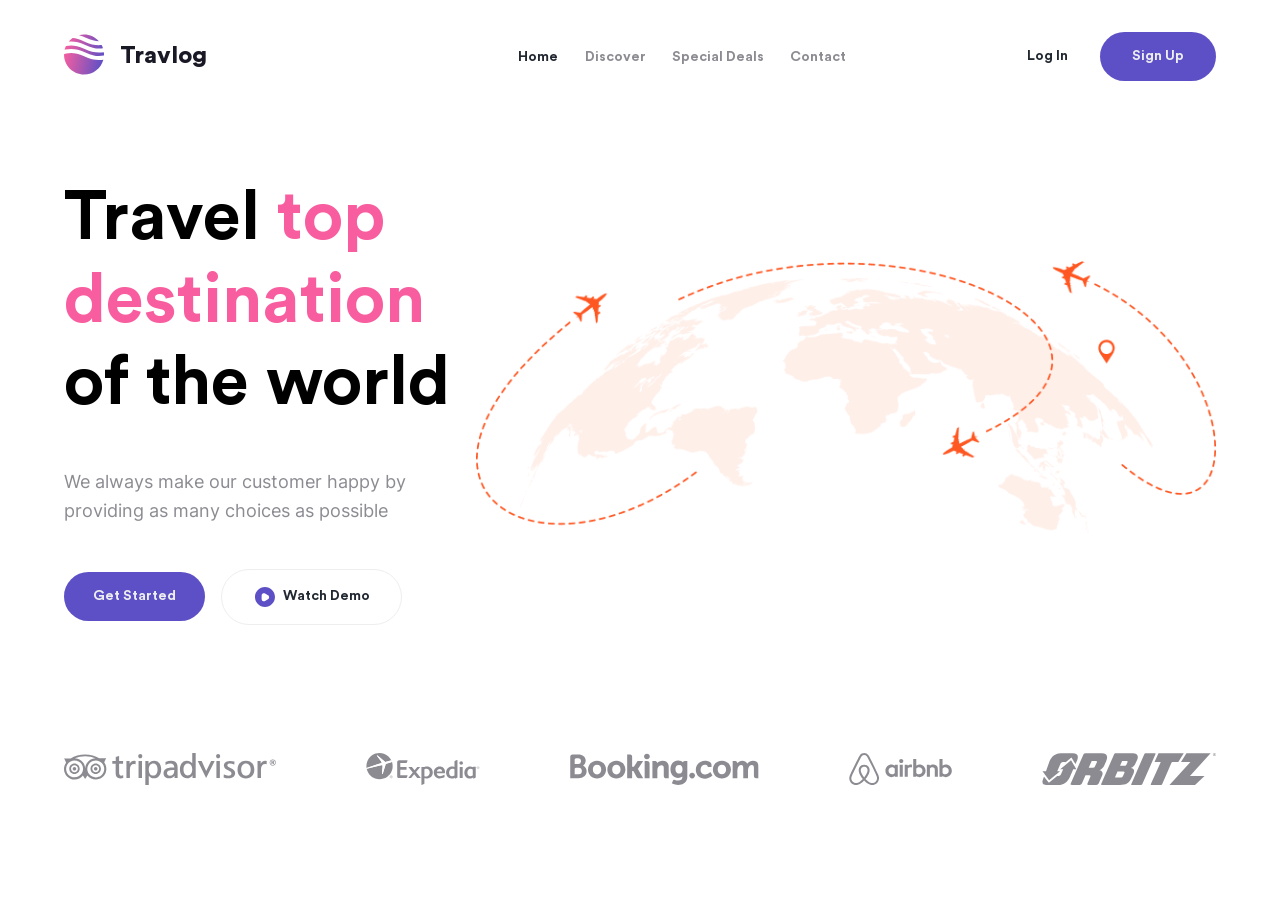
==== index.html @ ec7eb0d7 "some changes in sites section" ====
<!DOCTYPE html>
<html lang="en">

<head>
    <meta charset="UTF-8">
    <meta name="viewport" content="width=device-width, initial-scale=1.0">
    <title>Travlog</title>
    <link rel="shortcut icon" href="images/logo.svg">
    <link rel="stylesheet" href="css/reset.css">
    <link rel="stylesheet" href="css/style.css">
    <link rel="stylesheet" href="css/style.css">
    <link rel="stylesheet" href="css/fonts.css">
</head>

<body>

    <!-- header section -->

    <header class="headerSection">
        <div class="logoMenuReverse">
            <div class="logoAndTitle">
                <a href="#"><img src="images/logo.svg" alt="logo"></a>
                <h3><a href="#">Travlog</a></h3>
            </div>
            <div class="menuIcon">
                <a href="">
                    <img src="images/menu_icon.svg" alt="icon">
                </a>
            </div>
        </div>
        <nav class="navigation">
            <ul>
                <li><a class="listHome difColor" href="#">Home</a></li>
                <li><a href="#">Discover</a></li>
                <li><a href="#">Special Deals</a></li>
                <li><a href="#">Contact</a></li>
            </ul>
        </nav>
        <div class="registration">
            <a href="#">Log In</a>
            <a href="#">Sign Up</a>
        </div>
    </header>

    <!-- travel section -->

    <main>

        <section class="travelSection">
            <div class="travelText">
                <h2>Travel <span>top destination</span>
                    of the world</h2>
                <p class="travelP">
                    We always make our customer happy by providing as many choices as possible
                </p>
                <div class="startedAndWatch">
                    <a class="getStarted" href="#">
                        <p>Get Started</p>
                    </a>
                    <a class="watchDemo" href="#">
                        <img src="images/play_icon.svg" alt="play">
                        <p>Watch Demo</p>
                    </a>
                </div>
            </div>
            <div class="travelImageDiv">
                <picture>
                    <source media="(min-width:1024px)" srcset="images/travel.png">
                    <source media="(min-width:430px)" srcset="images/travel_mobile.png">
                    <img src="images/travel_mobile.png" alt="image" class="travelImage">
                </picture>
            </div>
        </section>

        <!-- sites section -->

        <section class="sites">
    
            <a href="https://www.tripadvisor.com/" target="_blank">
                <picture>
                    <source media="(min-width:1024px)" srcset="images/tripadvisor.svg">
                    <source media="(min-width:430px)" srcset="images/tripadvisor_mobile.svg">
                    <img src="images/tripadvisor_mobile.svg" alt="tripadvisor.com">
                </picture>
            </a>

            <a href="https://shorturl.at/gAXsd" target="_blank">
                <picture>
                    <source media="(min-width:1024px)" srcset="images/expedia.svg">
                    <source media="(min-width:430px)" srcset="images/expedia_mobile.svg">
                    <img src="images/expedia_mobile.svg" alt="expedia.net">
                </picture>
            </a>

            <a href="https://shorturl.at/bg1WW" target="_blank">
                <picture>
                    <source media="(min-width:1024px)" srcset="images/booking.svg">
                    <source media="(min-width:430px)" srcset="images/booking_mobile.svg">
                    <img src="images/booking_mobile.svg" alt="booking.com">
                </picture>
            </a>

            <a href="https://www.airbnb.com/" target="_blank">
                <picture>
                    <source media="(min-width:1024px)" srcset="images/airbnb.svg">
                    <source media="(min-width:430px)" srcset="images/airbnb_mobile.svg">
                    <img src="images/airbnb_mobile.svg" alt="airbnb.com">
                </picture>
            </a>

            <a href="https://www.orbitz.com/" target="_blank">
                <picture>
                    <source media="(min-width:1024px)" srcset="images/orbitz.svg">
                    <source media="(min-width:430px)" srcset="images/orbitz_mobile.svg">
                    <img src="images/orbitz_mobile.svg" alt="orbitz.com">
                </picture>
            </a>

        </section>


        <!-- destination text section -->

        <!-- <section>
            <div class="destinationText">
                <div class="destinationTitles">
                    <h4>Top Destination</h4>
                    <h3>Explore top destination</h3>
                </div>
                <div class="arrows">
                    <a class="arrow-left" href="">
                        <img src="images/arrow-left.svg" alt="back">
                    </a>
                    <a class="arrow-right" href="">
                        <img src="images/arrow-right.svg" alt="next">
                    </a>
                </div>
            </div> -->

        <!-- destination image section -->

        <!-- <div class="destinationImageDiv">
                <div>
                    <picture>
                        <source media="(min-width:1044px)" srcset="images/beach1.png">
                        <source media="(min-width:1024px)" srcset="images/beach2.png">
                        <source media="(min-width:430px)" srcset="images/beach3.png">
                        <img src="images/beach3.png" alt="beach_image">
                    </picture>
                    <div class="destinationAbout">
                        <div class="aboutAndMoney">
                            <span>Paradise Beach, Bantayan Island</span>
                            <span>$550.16</span>
                        </div>
                        <div class="cityAndRate">
                            <p>Rome, Italy</p>
                            <img src="images/rate.svg" alt="star_icon">
                        </div>
                    </div>
                </div> -->

        <!-- <div>
                    <picture>
                        <source media="(min-width:1044px)" srcset="images/oceanFish1.png">
                        <source media="(min-width:1024px)" srcset="images/oceanFish2.png">
                        <source media="(min-width:430px)" srcset="images/oceanFish3.png">
                        <img src="images/oceanFish3.png" alt="fish_image">
                    </picture>
                    <div class="destinationAbout">
                        <div class="aboutAndMoney">
                            <span>Ocean with full of Colors</span>
                            <span>$20.99</span>
                        </div>
                        <div class="cityAndRate">
                            <p>Rome, Italy</p>
                            <img src="images/rate.svg" alt="star_icon">
                        </div>
                    </div>
                </div>
                <div>
                    <picture>
                        <source media="(min-width:1044px)" srcset="images/mountain1.png">
                        <source media="(min-width:1024px)" srcset="images/mountain2.png">
                        <source media="(min-width:430px)" srcset="images/mountain3.png">
                        <img src="images/mountain3.png" alt="mountain_image">
                    </picture>
                    <div class="destinationAbout">
                        <div class="aboutAndMoney">
                            <span>Mountain View, Above the cloud</span>
                            <span>$150.99</span>
                        </div>
                        <div class="cityAndRate">
                            <p>Rome, Italy</p>
                            <img src="images/rate.svg" alt="star_icon">
                        </div>
                    </div>
                </div>
            </div>
        </section> -->

        <!-- travel point section -->
        <!-- <section class="travelPontSection">
            <div>
                <picture>
                    <source media="(min-width:1024px)" srcset="images/girlTravel.png">
                    <source media="(min-width:430px)" srcset="images/girlTravel_mobile.png">
                    <img src="images/girlTravel_mobile.png" alt="image">
                </picture>
            </div>
            <div class="textAndSuggestions">
                <div class="travelPointText">
                    <h3>Travel Point</h3>
                    <h2>We helping you find your dream location</h2>
                    <p>Contrary to popular belief, Lorem Ipsum is not simply random text. It has roots in a piece of
                        classical Latin literature from 45 BC.</p>
                </div>
                <div class="suggestions">
                    <div>
                        <span>500+</span>
                        <h5>Holiday Package</h5>
                    </div>
                    <div>
                        <span>100</span>
                        <h5>Luxury Hotel</h5>
                    </div>
                    <div>
                        <span>7</span>
                        <h5>Premium Airlines</h5>
                    </div>
                    <div>
                        <span>2k+</span>
                        <h5>Happy Customer</h5>
                    </div>
                </div>
            </div>
        </section> -->

        <!-- key features section  -->
        <!-- 
        <section>
            <div class="keyFeatureText">
                <h3>Key features</h3>
                <h2>We offer best services</h2>
                <p>Contrary to popular belief, Lorem Ipsum is not simply random text. It has roots in a piece of
                    classical Latin literature
                    from 45 BC.</p>
            </div>
            <div class="featuresDiv">
                <div class="features">
                    <div class="location">
                        <a href="#"><img src="images/location.svg" alt="location"></a>
                    </div>
                    <div class="featureAbout">
                        <h5>We offer best services</h5>
                        <p>Lorem Ipsum is not simply random text</p>
                    </div>
                </div>
                <div class="features feature2">
                    <div class="location schedule">
                        <a href="#"><img src="images/schedule.svg" alt="location"></a>
                    </div>
                    <div class="featureAbout">
                        <h5>Schedule your trip</h5>
                        <p>It has roots in a piece of classical</p>
                    </div>
                </div>
                <div class="features">
                    <div class="location discount_coupon">
                        <a href="#"><img src="images/discount_coupon.svg" alt="location"></a>
                    </div>
                    <div class="featureAbout">
                        <h5>Get discounted coupons</h5>
                        <p>Lorem Ipsum is not simply random text</p>
                    </div>
                </div>
            </div>
        </section>
    </main> -->

        <!-- footer section -->

        <!-- <footer class="footer">
        <div class="mediaText">
            <div>
                <div class="footerLogoAndTitle">
                    <a href="#">
                        <img src="images/logo.svg" alt="logo">
                    </a>
                    <a class="travlogTitle" href="#">Travlog</a>
                </div>
                <p class="mediaP">Contrary to popular belief, Lorem Ipsum is not simply random text. It has roots in
                    a piece of
                    classical Latin literature from 45 BC.</p>
            </div>
            <div class="socMedia">
                <a href="https://www.facebook.com/" target="_blank"><img src="images/facebook.svg" alt="facebook"></a>
                <a href="https://x.com/" target="_blank"><img src="images/twitter.svg" alt="twitter"></a>
                <a href="https://www.instagram.com/" target="_blank"><img src="images/instagram.svg"
                        alt="instagram"></a>
            </div>
        </div>
        <div class="fullNav">
            <div class="navigation">
                <nav>
                    <h4><a class="" href="">Company</a></h4>
                    <ul><a href="">About</a></ul>
                    <ul><a href="">Career</a></ul>
                    <ul><a href="">Mobile</a></ul>
                </nav>
            </div>
            <div class="navigation">
                <nav>
                    <h4><a class="" href="">Contact</a></h4>
                    <ul><a href="">Why Travlog?</a></ul>
                    <ul><a href="">Partner with us</a></ul>
                    <ul><a href="">FAQ's</a></ul>
                    <ul><a href="">Blog</a></ul>

                </nav>
            </div>
            <div class="navigation">
                <nav>
                    <h4><a class="" href="">Meet Us</a></h4>
                    <ul><a href="">+00 92 1234 56789</a></ul>
                    <ul><a href="">info@travlog.com</a></ul>
                    <ul><a href="">205. R Street, New York</a></ul>
                    <ul><a href="">BD23200</a></ul>
                </nav>
            </div>
        </div>
    </footer> -->
</body>

</html>
---- css/style.css ----
/* header section */

.menuIcon {
    display: none;
}

.headerSection {
    display: flex;
    justify-content: space-between;
    align-items: center;
    margin: 0 auto;
    max-width: 1184px;
    padding: 32px 0px;
    width: 90%;
    position: fixed;
    position: sticky;
    z-index: 1;
    background-color: #FFF;
}

.logoAndTitle {
    display: flex;
    align-items: center;
    gap: 16px;
}

.logoAndTitle h3 a {
    font-family: 'CircularStd-900';
    font-size: 24px;
    line-height: 40px;
    color: #191825;

}

.navigation ul {
    display: flex;
    justify-content: space-between;
    width: 428px;
    background-color: #fff;
    padding-right: 100px;
}

.navigation ul li a {
    font-family: 'CircularStd-700';
    font-size: 14px;
    line-height: 16.8px;
    color: #19182580;
}

.listHome.difColor {
    color: #222831;
}

.registration {
    display: flex;
}

.registration a {
    font-family: 'CircularStd-700';
    font-size: 14px;
    line-height: 16.8px;
    text-align: center;
    padding: 16px 32px;
}

.registration :first-child {
    color: #222831;
}

.registration :nth-child(2) {
    color: #EEEEEE;
    border-radius: 100px;
    background-color: #5D50C6;
}


/* header responsive */

@media (max-width: 1024px) {

    .navigation {
        display: none;
    }

    .menuIcon {
        display: block;
    }

    .logoMenuReverse {
        display: flex;
        flex-direction: row-reverse;
        gap: 243px;
    }

    .headerSection {
        max-width: 896px;
    }
}

@media (max-width: 430px) {

    .headerSection {
        max-width: 398px;
    }

    .registration {
        display: none;
    }

}


/* travel section */

.travelSection {
    display: flex;
    justify-content: space-between;
    align-items: center;
    margin: 0 auto;
    max-width: 1184px;
    padding: 64px 0px;
    width: 90%;
}

.travelText {
    display: flex;
    flex-direction: column;
    width: 412px;
    gap: 43px;
}

.travelText h2 {
    color: #000;
    font-family: 'CircularStd-700';
    font-size: 69px;
    line-height: 82.8px;
    width: 412px;
}

.travelText span {
    color: #f85e9f;
    font-family: 'CircularStd-700';
    font-size: 69px;
    line-height: 120%;
}

.travelP {
    font-family: 'Inter400';
    font-size: 18px;
    line-height: 28.8px;
    text-align: left;
    color: #19182580;
}

.startedAndWatch {
    display: flex;
    align-items: center;
    width: 338px;
    gap: 16px;
}

.getStarted {
    width: 141px;
    height: 49px;
    border-radius: 100px;
    background-color: #5D50C6;
    color: #EEEEEE;
    font-family: 'CircularStd-700';
    font-size: 14px;
    line-height: 16.8px;
    display: flex;
    justify-content: center;
    align-items: center;
}

.watchDemo {
    width: 181px;
    height: 56px;
    border-radius: 100px;
    border: 1px solid #EEEEEE;
    gap: 8px;
    font-family: 'CircularStd-700';
    font-size: 14px;
    line-height: 16.8px;
    display: flex;
    justify-content: center;
    align-items: center;
    color: #222831;
}

.travelImageDiv {
    width: 100%;
}

.travelImage {
    width: 100%;
}

/* travel section responsive */

@media (max-width: 1024px) {
    .travelSection {
        flex-direction: column-reverse;
        max-width: 869px;
        padding: 64px;
        gap: 64px;
    }

    .travelText {
        width: 100%;
        gap: 43px;
        text-align: center;
        align-items: center;
    }

    .travelText h2 {
        width: 100%;
        text-align: center;
    }

    .travelP {
        display: flex;
        width: 445px;
        height: 58px;
        text-align: center;
    }

    .travelImageDiv {
        width: 100%;
    }
}


@media (max-width: 430px) {

    .travelPontSection {
        max-width: 430px;
        width: 398px
    }

    .travelText {
        width: 398px;
    }

    .travelText h2 {
        font-size: 40px;
        line-height: 48px;
    }

    .travelText span {
        font-size: 40px;
        line-height: 48px;
    }

    .travelP {
        font-size: 16px;
        line-height: 25.6px;
    }

    .startedAndWatch {
        flex-direction: column;
        gap: 24px;
    }

    .getStarted {
        width: 398px;
        height: 65px;
        padding: 24px 32px;
    }

    .watchDemo {
        width: 398px;
        height: 72px;
        padding: 24px 32px;
    }

    .travelImageDiv {
        width: 396px;
    }

}

    /* sites section */

    .sites {
        display: flex;
        justify-content: space-between;
        align-items: center;
        margin: 0 auto;
        max-width: 1183px;
        width: 90%;
        padding: 64px 0px;
    }

    /* sites section responsive */

    @media (max-width: 1024px) {
        .sites {
            max-width: 896px;
            justify-content: center;
            flex-wrap: wrap;
            gap: 32px;
        }
    }

    @media (max-width: 430px) {}



    /* destination text section */

    .arrow-left {
        width: 80px;
        height: 80px;
        border-radius: 100px;
        border: 1px solid #1918251A;
        background-color: #FFF;
        display: flex;
        justify-content: center;
        align-items: center;
    }

    .arrow-right {
        width: 80px;
        height: 80px;
        border-radius: 100px;
        background-color: #5D50C6;
        display: flex;
        justify-content: center;
        align-items: center;
    }

    .destinationText {
        display: flex;
        justify-content: space-around;
        padding: 0px 128x;
        margin-top: 64px;
    }

    .arrows {
        display: flex;
        width: 232px;
        height: 100px;
        gap: 32px;
    }

    .destinationTitles {
        display: flex;
        flex-direction: column;
        gap: 16px;
    }

    .destinationTitles h4 {
        font-family: 'CircularStd-700';
        font-size: 23px;
        line-height: 27.6px;
        letter-spacing: 0.2em;
        text-align: left;
        color: #F85E9F;
        text-transform: uppercase;
    }

    .destinationText h3 {
        font-family: 'CircularStd-700';
        font-size: 44px;
        line-height: 52.8px;
    }


    /* destination image section */

    .destinationImageDiv {
        display: flex;
        gap: 32px;
        padding: 64px 128px;
        justify-content: center;
    }

    .aboutAndMoney {
        display: flex;
        margin-bottom: 16px;
    }

    .aboutAndMoney :nth-child(1) {
        font-family: 'CircularStd-700';
        font-size: 23px;
        line-height: 27.6px;
        width: 228.33px;
    }

    .aboutAndMoney :nth-child(2) {
        font-family: 'CircularStd-700';
        font-size: 23px;
        line-height: 27.6px;
        color: #F85E9F;
    }

    .cityAndRate p {
        font-family: 'Inter400';
        font-size: 18px;
        line-height: 28.8px;
        color: #191825BF;
        margin-bottom: 32px;

    }

    .destinationAbout {
        padding: 32px 32px;
    }


    /* destination section responsive */

    @media (max-width: 1024px) {}

    @media (max-width: 430px) {}



    /* travel point section  */

    .travelPontSection {
        display: flex;
    }

    .travelPointText {
        display: flex;
        flex-direction: column;
        width: 441px;
        gap: 32px;
    }

    .travelPointText h3 {
        font-family: 'CircularStd-700';
        font-size: 23px;
        line-height: 27.6px;
        letter-spacing: 0.2em;
        color: #F85E9F;
        text-transform: uppercase;
    }

    .travelPointText h2 {
        font-family: 'CircularStd-700';
        font-size: 44px;
        line-height: 52.8px;
        color: #191825;
    }

    .travelPointText p {
        font-family: 'Inter400';
        font-size: 18px;
        line-height: 28.8px;
        color: #19182580;
    }

    .textAndSuggestions {
        display: flex;
        flex-direction: column;
        gap: 64px;
    }

    .suggestions {
        display: flex;
        flex-wrap: wrap;
        gap: 32px;
    }

    .suggestions div {
        width: 204.5px;
        height: 151px;
        border-radius: 32px;
        border: 1px solid #1918251A;
        background-color: #FFF;
        display: flex;
        flex-direction: column;
        justify-content: center;
        align-items: center;
        gap: 16px;
    }

    .suggestions span {
        font-family: 'CircularStd-700';
        font-size: 35px;
        line-height: 42px;
        color: #FF5722;
    }

    .suggestions h5 {
        font-family: 'Inter400';
        font-size: 18px;
        line-height: 28.8px;
        color: #191825;
    }


    /* travel point section responsive */

    @media (max-width: 1024px) {}

    @media (max-width: 430px) {}



    /* key features section */

    .keyFeatureText {
        display: flex;
        flex-direction: column;
        gap: 16px;
        margin: 137px 64px 64px 64px;
    }

    .keyFeatureText h3 {
        font-family: 'CircularStd-700';
        font-size: 23px;
        line-height: 27.6px;
        letter-spacing: 0.2em;
        text-transform: uppercase;
        color: #F85E9F;
    }

    .keyFeatureText h2 {
        font-family: 'CircularStd-700';
        font-size: 44px;
        line-height: 52.8px;
        color: #191825;
    }

    .keyFeatureText p {
        font-family: 'Inter400';
        font-size: 18px;
        line-height: 28.8px;
        color: #19182580;
    }

    .location {
        width: 100px;
        height: 100px;
        border-radius: 32px;
        display: flex;
        justify-content: center;
        align-items: center;
        background-color: #FF5722;
    }

    .featuresDiv {
        display: flex;
        flex-direction: column;
        margin-left: 64px;
    }

    .features {
        display: flex;
        gap: 32px;
        padding: 32px;
    }

    .featureAbout {
        display: flex;
        flex-direction: column;
        justify-content: center;
        gap: 8px;
    }

    .featureAbout h5 {
        font-family: 'CircularStd-700';
        font-size: 23px;
        line-height: 27.6px;
        color: #191825;
    }

    .featureAbout p {
        font-family: 'Inter40';
        font-size: 18px;
        line-height: 28.8px;
        color: #19182580;
    }

    .location.schedule {
        background-color: #FACD49;
    }

    .features.feature2 {
        border-radius: 32px;
        border: 1px solid #1918251A;
    }

    .location.discount_coupon {
        background-color: #F85E9F;
    }

    /* key features section responsive */

    @media (max-width: 1024px) {}

    @media (max-width: 430px) {}


    /* footer section */

    .mediaText {
        width: 560px;
    }

    .footerLogoAndTitle {
        display: flex;
        gap: 16px;
        margin-bottom: 32px;
    }

    .mediaP {
        font-family: 'CircularStdBook-500';
        font-size: 23px;
        line-height: 36.8px;
        color: #19182580;
        margin-bottom: 64px;
    }

    .socMedia {
        display: flex;
        gap: 32px;
    }

    .navigation h4 a {
        font-family: 'CircularStd-700';
        font-size: 23px;
        line-height: 27.6px;
        color: #191825;
    }

    .navigation ul a {
        font-family: 'Inter400';
        font-size: 18px;
        font-weight: 400;
        line-height: 28.8px;
        color: #191825BF;
    }

    .navigation {
        width: 165.33px;
    }

    .navigation nav {
        display: flex;
        flex-direction: column;
        gap: 32px;

    }

    .footer {
        display: flex;
        flex-direction: row;
        width: 1, 184px;
        margin-left: 96px;
        margin-top: 163px;
        padding: 64px 0px;
        gap: 64px;
    }

    .fullNav {
        display: flex;
    }


    /* footer  responsive */

    @media (max-width: 1024px) {}

    @media (max-width: 430px) {}
---- css/style.css ----
/* header section */

.menuIcon {
    display: none;
}

.headerSection {
    display: flex;
    justify-content: space-between;
    align-items: center;
    margin: 0 auto;
    max-width: 1184px;
    padding: 32px 0px;
    width: 90%;
    position: fixed;
    position: sticky;
    z-index: 1;
    background-color: #FFF;
}

.logoAndTitle {
    display: flex;
    align-items: center;
    gap: 16px;
}

.logoAndTitle h3 a {
    font-family: 'CircularStd-900';
    font-size: 24px;
    line-height: 40px;
    color: #191825;

}

.navigation ul {
    display: flex;
    justify-content: space-between;
    width: 428px;
    background-color: #fff;
    padding-right: 100px;
}

.navigation ul li a {
    font-family: 'CircularStd-700';
    font-size: 14px;
    line-height: 16.8px;
    color: #19182580;
}

.listHome.difColor {
    color: #222831;
}

.registration {
    display: flex;
}

.registration a {
    font-family: 'CircularStd-700';
    font-size: 14px;
    line-height: 16.8px;
    text-align: center;
    padding: 16px 32px;
}

.registration :first-child {
    color: #222831;
}

.registration :nth-child(2) {
    color: #EEEEEE;
    border-radius: 100px;
    background-color: #5D50C6;
}


/* header responsive */

@media (max-width: 1024px) {

    .navigation {
        display: none;
    }

    .menuIcon {
        display: block;
    }

    .logoMenuReverse {
        display: flex;
        flex-direction: row-reverse;
        gap: 243px;
    }

    .headerSection {
        max-width: 896px;
    }
}

@media (max-width: 430px) {

    .headerSection {
        max-width: 398px;
    }

    .registration {
        display: none;
    }

}


/* travel section */

.travelSection {
    display: flex;
    justify-content: space-between;
    align-items: center;
    margin: 0 auto;
    max-width: 1184px;
    padding: 64px 0px;
    width: 90%;
}

.travelText {
    display: flex;
    flex-direction: column;
    width: 412px;
    gap: 43px;
}

.travelText h2 {
    color: #000;
    font-family: 'CircularStd-700';
    font-size: 69px;
    line-height: 82.8px;
    width: 412px;
}

.travelText span {
    color: #f85e9f;
    font-family: 'CircularStd-700';
    font-size: 69px;
    line-height: 120%;
}

.travelP {
    font-family: 'Inter400';
    font-size: 18px;
    line-height: 28.8px;
    text-align: left;
    color: #19182580;
}

.startedAndWatch {
    display: flex;
    align-items: center;
    width: 338px;
    gap: 16px;
}

.getStarted {
    width: 141px;
    height: 49px;
    border-radius: 100px;
    background-color: #5D50C6;
    color: #EEEEEE;
    font-family: 'CircularStd-700';
    font-size: 14px;
    line-height: 16.8px;
    display: flex;
    justify-content: center;
    align-items: center;
}

.watchDemo {
    width: 181px;
    height: 56px;
    border-radius: 100px;
    border: 1px solid #EEEEEE;
    gap: 8px;
    font-family: 'CircularStd-700';
    font-size: 14px;
    line-height: 16.8px;
    display: flex;
    justify-content: center;
    align-items: center;
    color: #222831;
}

.travelImageDiv {
    width: 100%;
}

.travelImage {
    width: 100%;
}

/* travel section responsive */

@media (max-width: 1024px) {
    .travelSection {
        flex-direction: column-reverse;
        max-width: 869px;
        padding: 64px;
        gap: 64px;
    }

    .travelText {
        width: 100%;
        gap: 43px;
        text-align: center;
        align-items: center;
    }

    .travelText h2 {
        width: 100%;
        text-align: center;
    }

    .travelP {
        display: flex;
        width: 445px;
        height: 58px;
        text-align: center;
    }

    .travelImageDiv {
        width: 100%;
    }
}


@media (max-width: 430px) {

    .travelPontSection {
        max-width: 430px;
        width: 398px
    }

    .travelText {
        width: 398px;
    }

    .travelText h2 {
        font-size: 40px;
        line-height: 48px;
    }

    .travelText span {
        font-size: 40px;
        line-height: 48px;
    }

    .travelP {
        font-size: 16px;
        line-height: 25.6px;
    }

    .startedAndWatch {
        flex-direction: column;
        gap: 24px;
    }

    .getStarted {
        width: 398px;
        height: 65px;
        padding: 24px 32px;
    }

    .watchDemo {
        width: 398px;
        height: 72px;
        padding: 24px 32px;
    }

    .travelImageDiv {
        width: 396px;
    }

}

    /* sites section */

    .sites {
        display: flex;
        justify-content: space-between;
        align-items: center;
        margin: 0 auto;
        max-width: 1183px;
        width: 90%;
        padding: 64px 0px;
    }

    /* sites section responsive */

    @media (max-width: 1024px) {
        .sites {
            max-width: 896px;
            justify-content: center;
            flex-wrap: wrap;
            gap: 32px;
        }
    }

    @media (max-width: 430px) {}



    /* destination text section */

    .arrow-left {
        width: 80px;
        height: 80px;
        border-radius: 100px;
        border: 1px solid #1918251A;
        background-color: #FFF;
        display: flex;
        justify-content: center;
        align-items: center;
    }

    .arrow-right {
        width: 80px;
        height: 80px;
        border-radius: 100px;
        background-color: #5D50C6;
        display: flex;
        justify-content: center;
        align-items: center;
    }

    .destinationText {
        display: flex;
        justify-content: space-around;
        padding: 0px 128x;
        margin-top: 64px;
    }

    .arrows {
        display: flex;
        width: 232px;
        height: 100px;
        gap: 32px;
    }

    .destinationTitles {
        display: flex;
        flex-direction: column;
        gap: 16px;
    }

    .destinationTitles h4 {
        font-family: 'CircularStd-700';
        font-size: 23px;
        line-height: 27.6px;
        letter-spacing: 0.2em;
        text-align: left;
        color: #F85E9F;
        text-transform: uppercase;
    }

    .destinationText h3 {
        font-family: 'CircularStd-700';
        font-size: 44px;
        line-height: 52.8px;
    }


    /* destination image section */

    .destinationImageDiv {
        display: flex;
        gap: 32px;
        padding: 64px 128px;
        justify-content: center;
    }

    .aboutAndMoney {
        display: flex;
        margin-bottom: 16px;
    }

    .aboutAndMoney :nth-child(1) {
        font-family: 'CircularStd-700';
        font-size: 23px;
        line-height: 27.6px;
        width: 228.33px;
    }

    .aboutAndMoney :nth-child(2) {
        font-family: 'CircularStd-700';
        font-size: 23px;
        line-height: 27.6px;
        color: #F85E9F;
    }

    .cityAndRate p {
        font-family: 'Inter400';
        font-size: 18px;
        line-height: 28.8px;
        color: #191825BF;
        margin-bottom: 32px;

    }

    .destinationAbout {
        padding: 32px 32px;
    }


    /* destination section responsive */

    @media (max-width: 1024px) {}

    @media (max-width: 430px) {}



    /* travel point section  */

    .travelPontSection {
        display: flex;
    }

    .travelPointText {
        display: flex;
        flex-direction: column;
        width: 441px;
        gap: 32px;
    }

    .travelPointText h3 {
        font-family: 'CircularStd-700';
        font-size: 23px;
        line-height: 27.6px;
        letter-spacing: 0.2em;
        color: #F85E9F;
        text-transform: uppercase;
    }

    .travelPointText h2 {
        font-family: 'CircularStd-700';
        font-size: 44px;
        line-height: 52.8px;
        color: #191825;
    }

    .travelPointText p {
        font-family: 'Inter400';
        font-size: 18px;
        line-height: 28.8px;
        color: #19182580;
    }

    .textAndSuggestions {
        display: flex;
        flex-direction: column;
        gap: 64px;
    }

    .suggestions {
        display: flex;
        flex-wrap: wrap;
        gap: 32px;
    }

    .suggestions div {
        width: 204.5px;
        height: 151px;
        border-radius: 32px;
        border: 1px solid #1918251A;
        background-color: #FFF;
        display: flex;
        flex-direction: column;
        justify-content: center;
        align-items: center;
        gap: 16px;
    }

    .suggestions span {
        font-family: 'CircularStd-700';
        font-size: 35px;
        line-height: 42px;
        color: #FF5722;
    }

    .suggestions h5 {
        font-family: 'Inter400';
        font-size: 18px;
        line-height: 28.8px;
        color: #191825;
    }


    /* travel point section responsive */

    @media (max-width: 1024px) {}

    @media (max-width: 430px) {}



    /* key features section */

    .keyFeatureText {
        display: flex;
        flex-direction: column;
        gap: 16px;
        margin: 137px 64px 64px 64px;
    }

    .keyFeatureText h3 {
        font-family: 'CircularStd-700';
        font-size: 23px;
        line-height: 27.6px;
        letter-spacing: 0.2em;
        text-transform: uppercase;
        color: #F85E9F;
    }

    .keyFeatureText h2 {
        font-family: 'CircularStd-700';
        font-size: 44px;
        line-height: 52.8px;
        color: #191825;
    }

    .keyFeatureText p {
        font-family: 'Inter400';
        font-size: 18px;
        line-height: 28.8px;
        color: #19182580;
    }

    .location {
        width: 100px;
        height: 100px;
        border-radius: 32px;
        display: flex;
        justify-content: center;
        align-items: center;
        background-color: #FF5722;
    }

    .featuresDiv {
        display: flex;
        flex-direction: column;
        margin-left: 64px;
    }

    .features {
        display: flex;
        gap: 32px;
        padding: 32px;
    }

    .featureAbout {
        display: flex;
        flex-direction: column;
        justify-content: center;
        gap: 8px;
    }

    .featureAbout h5 {
        font-family: 'CircularStd-700';
        font-size: 23px;
        line-height: 27.6px;
        color: #191825;
    }

    .featureAbout p {
        font-family: 'Inter40';
        font-size: 18px;
        line-height: 28.8px;
        color: #19182580;
    }

    .location.schedule {
        background-color: #FACD49;
    }

    .features.feature2 {
        border-radius: 32px;
        border: 1px solid #1918251A;
    }

    .location.discount_coupon {
        background-color: #F85E9F;
    }

    /* key features section responsive */

    @media (max-width: 1024px) {}

    @media (max-width: 430px) {}


    /* footer section */

    .mediaText {
        width: 560px;
    }

    .footerLogoAndTitle {
        display: flex;
        gap: 16px;
        margin-bottom: 32px;
    }

    .mediaP {
        font-family: 'CircularStdBook-500';
        font-size: 23px;
        line-height: 36.8px;
        color: #19182580;
        margin-bottom: 64px;
    }

    .socMedia {
        display: flex;
        gap: 32px;
    }

    .navigation h4 a {
        font-family: 'CircularStd-700';
        font-size: 23px;
        line-height: 27.6px;
        color: #191825;
    }

    .navigation ul a {
        font-family: 'Inter400';
        font-size: 18px;
        font-weight: 400;
        line-height: 28.8px;
        color: #191825BF;
    }

    .navigation {
        width: 165.33px;
    }

    .navigation nav {
        display: flex;
        flex-direction: column;
        gap: 32px;

    }

    .footer {
        display: flex;
        flex-direction: row;
        width: 1, 184px;
        margin-left: 96px;
        margin-top: 163px;
        padding: 64px 0px;
        gap: 64px;
    }

    .fullNav {
        display: flex;
    }


    /* footer  responsive */

    @media (max-width: 1024px) {}

    @media (max-width: 430px) {}
---- css/fonts.css ----
@font-face {
    font-family: 'CircularStd-900';
    src: url('../fonts/CircularStd-Black.eot');
    src: url('../fonts/CircularStd-Black.eot?#iefix') format('embedded-opentype'),
        url('../fonts/CircularStd-Black.woff2') format('woff2'),
        url('../fonts/CircularStd-Black.woff') format('woff'),
        url('../fonts/CircularStd-Black.ttf') format('truetype'),
        url('../fonts/CircularStd-Black.svg#CircularStd-Black') format('svg');
    font-weight: 900;
    font-style: normal;
    font-display: swap;
}

@font-face {
    font-family: 'CircularStd-700';
    src: url('../fonts/CircularStd-Bold.eot');
    src: url('../fonts/CircularStd-Bold.eot?#iefix') format('embedded-opentype'),
        url('../fonts/CircularStd-Bold.woff2') format('woff2'),
        url('../fonts/CircularStd-Bold.woff') format('woff'),
        url('../fonts/CircularStd-Bold.ttf') format('truetype'),
        url('../fonts/CircularStd-Bold.svg#CircularStd-Bold') format('svg');
    font-weight: bold;
    font-style: normal;
    font-display: swap;
}

@font-face {
    font-family: 'Inter400';
    src: url('../fonts/Inter-Regular.eot');
    src: url('../fonts/Inter-Regular.eot?#iefix') format('embedded-opentype'),
        url('../fonts/Inter-Regular.woff2') format('woff2'),
        url('../fonts/Inter-Regular.woff') format('woff'),
        url('../fonts/Inter-Regular.ttf') format('truetype'),
        url('../fonts/Inter-Regular.svg#Inter-Regular') format('svg');
    font-weight: normal;
    font-style: normal;
    font-display: swap;
}

@font-face {
    font-family: 'CircularStdBook-500';
    src: url('../fonts/CircularStd-Book.eot');
    src: url('../fonts/CircularStd-Book.eot?#iefix') format('embedded-opentype'),
        url('../fonts/CircularStd-Book.woff2') format('woff2'),
        url('../fonts/CircularStd-Book.woff') format('woff'),
        url('../fonts/CircularStd-Book.ttf') format('truetype'),
        url('../fonts/CircularStd-Book.svg#CircularStd-Book') format('svg');
    font-weight: 500;
    font-style: normal;
    font-display: swap;
}
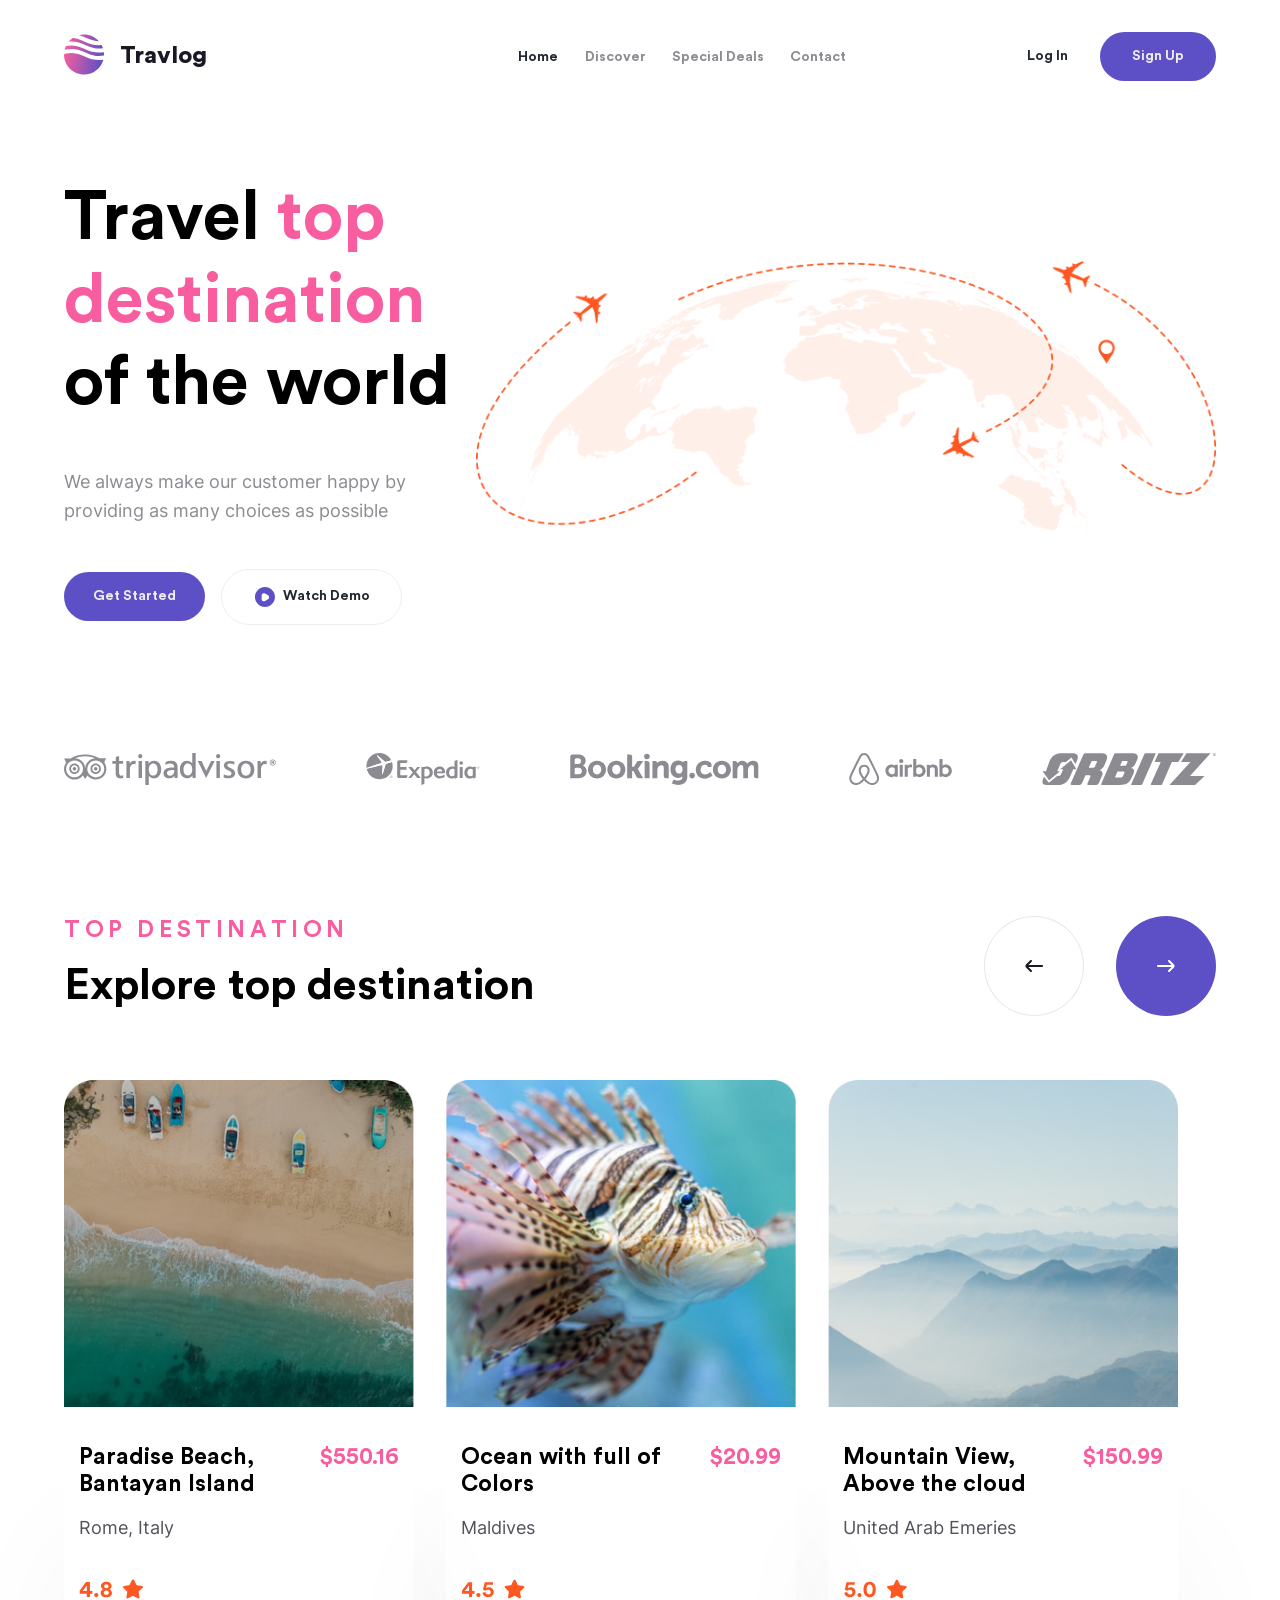
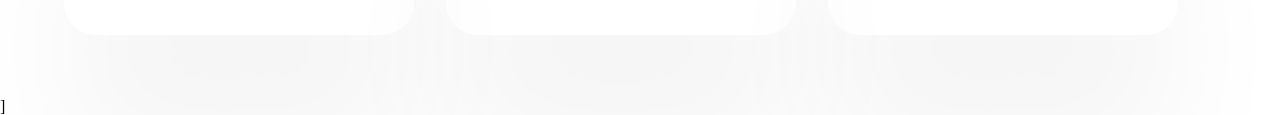
==== commit d0536a61: "some changes in destination section" ====
--- a/index.html
+++ b/index.html
@@ -75,7 +75,7 @@
         <!-- sites section -->
 
         <section class="sites">
-    
+
             <a href="https://www.tripadvisor.com/" target="_blank">
                 <picture>
                     <source media="(min-width:1024px)" srcset="images/tripadvisor.svg">
@@ -121,7 +121,7 @@
 
         <!-- destination text section -->
 
-        <!-- <section>
+        <section class="destinationSection">
             <div class="destinationText">
                 <div class="destinationTitles">
                     <h4>Top Destination</h4>
@@ -135,17 +135,17 @@
                         <img src="images/arrow-right.svg" alt="next">
                     </a>
                 </div>
-            </div> -->
-
-        <!-- destination image section -->
-
-        <!-- <div class="destinationImageDiv">
-                <div>
+            </div>
+
+            <!-- destination image section -->
+
+            <div class="destinationImageDiv">
+                <div class="imagesDiv">
                     <picture>
                         <source media="(min-width:1044px)" srcset="images/beach1.png">
                         <source media="(min-width:1024px)" srcset="images/beach2.png">
                         <source media="(min-width:430px)" srcset="images/beach3.png">
-                        <img src="images/beach3.png" alt="beach_image">
+                        <img src="images/beach3.png" alt="image" class="exploreImages">
                     </picture>
                     <div class="destinationAbout">
                         <div class="aboutAndMoney">
@@ -154,35 +154,36 @@
                         </div>
                         <div class="cityAndRate">
                             <p>Rome, Italy</p>
-                            <img src="images/rate.svg" alt="star_icon">
-                        </div>
-                    </div>
-                </div> -->
-
-        <!-- <div>
+                            <img src="images/rate4.8.svg" alt="star_icon">
+                        </div>
+                    </div>
+                </div>
+
+                <div class="imagesDiv">
                     <picture>
                         <source media="(min-width:1044px)" srcset="images/oceanFish1.png">
                         <source media="(min-width:1024px)" srcset="images/oceanFish2.png">
                         <source media="(min-width:430px)" srcset="images/oceanFish3.png">
-                        <img src="images/oceanFish3.png" alt="fish_image">
+                        <img src="images/oceanFish3.png" alt="image" class="exploreImages">
                     </picture>
+
                     <div class="destinationAbout">
                         <div class="aboutAndMoney">
                             <span>Ocean with full of Colors</span>
                             <span>$20.99</span>
                         </div>
                         <div class="cityAndRate">
-                            <p>Rome, Italy</p>
-                            <img src="images/rate.svg" alt="star_icon">
-                        </div>
-                    </div>
-                </div>
-                <div>
+                            <p>Maldives</p>
+                            <img src="images/rate4.5.svg" alt="star_icon">
+                        </div>
+                    </div>
+                </div>
+                <div class="imagesDiv">
                     <picture>
                         <source media="(min-width:1044px)" srcset="images/mountain1.png">
                         <source media="(min-width:1024px)" srcset="images/mountain2.png">
                         <source media="(min-width:430px)" srcset="images/mountain3.png">
-                        <img src="images/mountain3.png" alt="mountain_image">
+                        <img src="images/mountain3.png" alt="image" class="exploreImages">
                     </picture>
                     <div class="destinationAbout">
                         <div class="aboutAndMoney">
@@ -190,15 +191,16 @@
                             <span>$150.99</span>
                         </div>
                         <div class="cityAndRate">
-                            <p>Rome, Italy</p>
-                            <img src="images/rate.svg" alt="star_icon">
-                        </div>
-                    </div>
-                </div>
-            </div>
-        </section> -->
+                            <p>United Arab Emeries </p>
+                            <img src="images/rate5.svg" alt="star_icon">
+                        </div>
+                    </div>
+                </div>
+            </div>
+        </section>]
 
         <!-- travel point section -->
+
         <!-- <section class="travelPontSection">
             <div>
                 <picture>
--- a/css/style.css
+++ b/css/style.css
@@ -280,390 +280,512 @@
 
 }
 
-    /* sites section */
-
+/* sites section */
+
+.sites {
+    display: flex;
+    justify-content: space-between;
+    align-items: center;
+    margin: 0 auto;
+    max-width: 1183px;
+    width: 90%;
+    padding: 64px 0px;
+}
+
+/* sites section responsive */
+
+@media (max-width: 1024px) {
     .sites {
-        display: flex;
-        justify-content: space-between;
-        align-items: center;
-        margin: 0 auto;
-        max-width: 1183px;
-        width: 90%;
-        padding: 64px 0px;
-    }
-
-    /* sites section responsive */
-
-    @media (max-width: 1024px) {
-        .sites {
-            max-width: 896px;
-            justify-content: center;
-            flex-wrap: wrap;
-            gap: 32px;
-        }
-    }
-
-    @media (max-width: 430px) {}
-
-
-
-    /* destination text section */
-
-    .arrow-left {
-        width: 80px;
-        height: 80px;
-        border-radius: 100px;
-        border: 1px solid #1918251A;
-        background-color: #FFF;
-        display: flex;
+        max-width: 896px;
         justify-content: center;
-        align-items: center;
-    }
-
-    .arrow-right {
-        width: 80px;
-        height: 80px;
-        border-radius: 100px;
-        background-color: #5D50C6;
-        display: flex;
-        justify-content: center;
-        align-items: center;
+        flex-wrap: wrap;
+        gap: 32px;
+    }
+}
+
+@media (max-width: 430px) {}
+
+
+
+/* destination text section */
+
+.destinationSection {
+    display: flex;
+    flex-direction: column;
+    margin: 0 auto;
+    max-width: 1184px;
+    padding: 64px 0px;
+    width: 90%;
+}
+
+
+.arrow-left {
+    width: 100px;
+    height: 100px;
+    border-radius: 100px;
+    border: 1px solid #1918251A;
+    background-color: #FFF;
+    display: flex;
+    justify-content: center;
+    align-items: center;
+}
+
+.arrow-right {
+    width: 100px;
+    height: 100px;
+    border-radius: 100px;
+    background-color: #5D50C6;
+    display: flex;
+    justify-content: center;
+    align-items: center;
+}
+
+.arrows {
+    display: flex;
+    gap: 32px;
+}
+
+.destinationText {
+    display: flex;
+    justify-content: space-between;
+}
+
+
+.destinationTitles {
+    display: flex;
+    flex-direction: column;
+    gap: 16px;
+}
+
+.destinationTitles h4 {
+    font-family: 'CircularStd-700';
+    font-size: 23px;
+    line-height: 27.6px;
+    letter-spacing: 0.2em;
+    text-align: left;
+    color: #F85E9F;
+    text-transform: uppercase;
+}
+
+.destinationText h3 {
+    font-family: 'CircularStd-700';
+    font-size: 44px;
+    line-height: 52.8px;
+}
+
+
+/* destination image section */
+
+.destinationImageDiv {
+    display: flex;
+    gap: 32px;
+    padding-top: 64px;
+}
+
+.aboutAndMoney {
+    display: flex;
+}
+
+.aboutAndMoney :nth-child(1) {
+    font-family: 'CircularStd-700';
+    font-size: 23px;
+    line-height: 27.6px;
+}
+
+.aboutAndMoney :nth-child(2) {
+    font-family: 'CircularStd-700';
+    font-size: 23px;
+    line-height: 27.6px;
+    color: #F85E9F;
+}
+
+.cityAndRate p {
+    font-family: 'Inter400';
+    font-size: 18px;
+    line-height: 28.8px;
+    color: #191825BF;
+
+}
+
+.cityAndRate {
+    display: flex;
+    flex-direction: column;
+    gap: 32px;
+}
+
+.cityAndRate img {
+    width: 66px;
+    height: 28px;
+}
+
+.destinationAbout {
+    height: 225px;
+    border-radius: 0px 0px 32px 32px;
+    display: flex;
+    flex-direction: column;
+    flex-wrap: wrap;
+    justify-content: center;
+    padding: 15px;
+    gap: 16px;
+    box-shadow: 0px 128px 128px 0px #0000000A;
+}
+
+
+.imagesDiv {
+    width: 350px;
+}
+
+.exploreImages {
+    width: 100%;
+}
+
+
+/* destination section responsive */
+
+@media (max-width: 1024px) {
+    .destinationSection {
+        max-width: 896px;
+        gap: 67px;
     }
 
     .destinationText {
-        display: flex;
-        justify-content: space-around;
-        padding: 0px 128x;
-        margin-top: 64px;
-    }
-
-    .arrows {
-        display: flex;
-        width: 232px;
-        height: 100px;
-        gap: 32px;
-    }
-
-    .destinationTitles {
-        display: flex;
-        flex-direction: column;
-        gap: 16px;
-    }
-
-    .destinationTitles h4 {
-        font-family: 'CircularStd-700';
-        font-size: 23px;
-        line-height: 27.6px;
-        letter-spacing: 0.2em;
-        text-align: left;
-        color: #F85E9F;
-        text-transform: uppercase;
-    }
-
-    .destinationText h3 {
-        font-family: 'CircularStd-700';
-        font-size: 44px;
-        line-height: 52.8px;
-    }
-
-
-    /* destination image section */
-
-    .destinationImageDiv {
-        display: flex;
-        gap: 32px;
-        padding: 64px 128px;
-        justify-content: center;
-    }
-
-    .aboutAndMoney {
-        display: flex;
-        margin-bottom: 16px;
-    }
-
-    .aboutAndMoney :nth-child(1) {
-        font-family: 'CircularStd-700';
-        font-size: 23px;
-        line-height: 27.6px;
-        width: 228.33px;
-    }
-
-    .aboutAndMoney :nth-child(2) {
-        font-family: 'CircularStd-700';
-        font-size: 23px;
-        line-height: 27.6px;
-        color: #F85E9F;
-    }
-
-    .cityAndRate p {
-        font-family: 'Inter400';
-        font-size: 18px;
-        line-height: 28.8px;
-        color: #191825BF;
-        margin-bottom: 32px;
-
-    }
-
-    .destinationAbout {
-        padding: 32px 32px;
-    }
-
-
-    /* destination section responsive */
-
-    @media (max-width: 1024px) {}
-
-    @media (max-width: 430px) {}
-
-
-
-    /* travel point section  */
-
-    .travelPontSection {
-        display: flex;
-    }
-
-    .travelPointText {
-        display: flex;
-        flex-direction: column;
-        width: 441px;
-        gap: 32px;
-    }
-
-    .travelPointText h3 {
-        font-family: 'CircularStd-700';
-        font-size: 23px;
-        line-height: 27.6px;
-        letter-spacing: 0.2em;
-        color: #F85E9F;
-        text-transform: uppercase;
-    }
-
-    .travelPointText h2 {
-        font-family: 'CircularStd-700';
-        font-size: 44px;
-        line-height: 52.8px;
-        color: #191825;
-    }
-
-    .travelPointText p {
-        font-family: 'Inter400';
-        font-size: 18px;
-        line-height: 28.8px;
-        color: #19182580;
-    }
-
-    .textAndSuggestions {
-        display: flex;
         flex-direction: column;
         gap: 64px;
-    }
-
-    .suggestions {
-        display: flex;
-        flex-wrap: wrap;
+        align-items: center;
+    }
+
+    .destinationTitles h4 {
+        text-align: center;
+    }
+
+    .destinationImageDiv {
+        max-width: 896px;
+        gap: 31px;
+    }
+
+    .imagesDiv {
+        width: 278px;
+        height: 575px;
+    }
+
+    .destinationAbout {
+        height: 261px;
+    }
+
+    .exploreImages {
+        width: 100%;
+        height: 314px;
+    }
+
+    .aboutAndMoney {
+        flex-direction: column-reverse;
+        gap: 8px;
+    }
+
+    .destinationAbout {
+        padding: 32px;
+    }
+}
+
+@media (max-width: 430px) {
+
+    .destinationSection {
+        max-width: 398px;
+        padding: 32px 0px;
+        gap: 0px;
+    }
+
+    .destinationText {
         gap: 32px;
-    }
-
-    .suggestions div {
-        width: 204.5px;
-        height: 151px;
-        border-radius: 32px;
-        border: 1px solid #1918251A;
-        background-color: #FFF;
-        display: flex;
-        flex-direction: column;
-        justify-content: center;
-        align-items: center;
-        gap: 16px;
-    }
-
-    .suggestions span {
-        font-family: 'CircularStd-700';
-        font-size: 35px;
-        line-height: 42px;
-        color: #FF5722;
-    }
-
-    .suggestions h5 {
-        font-family: 'Inter400';
-        font-size: 18px;
-        line-height: 28.8px;
-        color: #191825;
-    }
-
-
-    /* travel point section responsive */
-
-    @media (max-width: 1024px) {}
-
-    @media (max-width: 430px) {}
-
-
-
-    /* key features section */
-
-    .keyFeatureText {
-        display: flex;
-        flex-direction: column;
-        gap: 16px;
-        margin: 137px 64px 64px 64px;
-    }
-
-    .keyFeatureText h3 {
-        font-family: 'CircularStd-700';
-        font-size: 23px;
-        line-height: 27.6px;
-        letter-spacing: 0.2em;
-        text-transform: uppercase;
-        color: #F85E9F;
-    }
-
-    .keyFeatureText h2 {
-        font-family: 'CircularStd-700';
-        font-size: 44px;
-        line-height: 52.8px;
-        color: #191825;
-    }
-
-    .keyFeatureText p {
-        font-family: 'Inter400';
-        font-size: 18px;
-        line-height: 28.8px;
-        color: #19182580;
-    }
-
-    .location {
-        width: 100px;
-        height: 100px;
-        border-radius: 32px;
-        display: flex;
-        justify-content: center;
-        align-items: center;
-        background-color: #FF5722;
-    }
-
-    .featuresDiv {
-        display: flex;
-        flex-direction: column;
-        margin-left: 64px;
-    }
-
-    .features {
-        display: flex;
-        gap: 32px;
-        padding: 32px;
-    }
-
-    .featureAbout {
-        display: flex;
-        flex-direction: column;
-        justify-content: center;
-        gap: 8px;
-    }
-
-    .featureAbout h5 {
-        font-family: 'CircularStd-700';
-        font-size: 23px;
-        line-height: 27.6px;
-        color: #191825;
-    }
-
-    .featureAbout p {
-        font-family: 'Inter40';
-        font-size: 18px;
-        line-height: 28.8px;
-        color: #19182580;
-    }
-
-    .location.schedule {
-        background-color: #FACD49;
-    }
-
-    .features.feature2 {
-        border-radius: 32px;
-        border: 1px solid #1918251A;
-    }
-
-    .location.discount_coupon {
-        background-color: #F85E9F;
-    }
-
-    /* key features section responsive */
-
-    @media (max-width: 1024px) {}
-
-    @media (max-width: 430px) {}
-
-
-    /* footer section */
-
-    .mediaText {
-        width: 560px;
-    }
-
-    .footerLogoAndTitle {
-        display: flex;
-        gap: 16px;
-        margin-bottom: 32px;
-    }
-
-    .mediaP {
-        font-family: 'CircularStdBook-500';
-        font-size: 23px;
-        line-height: 36.8px;
-        color: #19182580;
-        margin-bottom: 64px;
-    }
-
-    .socMedia {
-        display: flex;
-        gap: 32px;
-    }
-
-    .navigation h4 a {
-        font-family: 'CircularStd-700';
-        font-size: 23px;
-        line-height: 27.6px;
-        color: #191825;
-    }
-
-    .navigation ul a {
-        font-family: 'Inter400';
-        font-size: 18px;
-        font-weight: 400;
-        line-height: 28.8px;
-        color: #191825BF;
-    }
-
-    .navigation {
-        width: 165.33px;
-    }
-
-    .navigation nav {
-        display: flex;
+        text-align: center;
+    }
+
+    .destinationTitles h4 {
+        font-size: 16px;
+        line-height: 19.2px;
+    }
+
+    .destinationTitles h3 {
+        font-size: 24px;
+        line-height: 38.4px;
+    }
+
+    .arrow-left {
+        width: 64px;
+        height: 64px;
+    }
+
+    .arrow-right {
+        width: 64px;
+        height: 64px;
+    }
+
+    .arrows {
+        width: 100%;
+        justify-content: space-between;
+    }
+
+    .destinationImageDiv {
+        max-width: 398px;
         flex-direction: column;
         gap: 32px;
-
-    }
-
-    .footer {
-        display: flex;
-        flex-direction: row;
-        width: 1, 184px;
-        margin-left: 96px;
-        margin-top: 163px;
-        padding: 64px 0px;
-        gap: 64px;
-    }
-
-    .fullNav {
-        display: flex;
-    }
-
-
-    /* footer  responsive */
-
-    @media (max-width: 1024px) {}
-
-    @media (max-width: 430px) {}+    }
+
+    .imagesDiv {
+        width: 100%;
+        height: 575px;
+    }
+
+}
+
+
+/* travel point section  */
+
+.travelPontSection {
+    display: flex;
+}
+
+.travelPointText {
+    display: flex;
+    flex-direction: column;
+    width: 441px;
+    gap: 32px;
+}
+
+.travelPointText h3 {
+    font-family: 'CircularStd-700';
+    font-size: 23px;
+    line-height: 27.6px;
+    letter-spacing: 0.2em;
+    color: #F85E9F;
+    text-transform: uppercase;
+}
+
+.travelPointText h2 {
+    font-family: 'CircularStd-700';
+    font-size: 44px;
+    line-height: 52.8px;
+    color: #191825;
+}
+
+.travelPointText p {
+    font-family: 'Inter400';
+    font-size: 18px;
+    line-height: 28.8px;
+    color: #19182580;
+}
+
+.textAndSuggestions {
+    display: flex;
+    flex-direction: column;
+    gap: 64px;
+}
+
+.suggestions {
+    display: flex;
+    flex-wrap: wrap;
+    gap: 32px;
+}
+
+.suggestions div {
+    width: 204.5px;
+    height: 151px;
+    border-radius: 32px;
+    border: 1px solid #1918251A;
+    background-color: #FFF;
+    display: flex;
+    flex-direction: column;
+    justify-content: center;
+    align-items: center;
+    gap: 16px;
+}
+
+.suggestions span {
+    font-family: 'CircularStd-700';
+    font-size: 35px;
+    line-height: 42px;
+    color: #FF5722;
+}
+
+.suggestions h5 {
+    font-family: 'Inter400';
+    font-size: 18px;
+    line-height: 28.8px;
+    color: #191825;
+}
+
+
+/* travel point section responsive */
+
+@media (max-width: 1024px) {}
+
+@media (max-width: 430px) {}
+
+
+
+/* key features section */
+
+.keyFeatureText {
+    display: flex;
+    flex-direction: column;
+    gap: 16px;
+    margin: 137px 64px 64px 64px;
+}
+
+.keyFeatureText h3 {
+    font-family: 'CircularStd-700';
+    font-size: 23px;
+    line-height: 27.6px;
+    letter-spacing: 0.2em;
+    text-transform: uppercase;
+    color: #F85E9F;
+}
+
+.keyFeatureText h2 {
+    font-family: 'CircularStd-700';
+    font-size: 44px;
+    line-height: 52.8px;
+    color: #191825;
+}
+
+.keyFeatureText p {
+    font-family: 'Inter400';
+    font-size: 18px;
+    line-height: 28.8px;
+    color: #19182580;
+}
+
+.location {
+    width: 100px;
+    height: 100px;
+    border-radius: 32px;
+    display: flex;
+    justify-content: center;
+    align-items: center;
+    background-color: #FF5722;
+}
+
+.featuresDiv {
+    display: flex;
+    flex-direction: column;
+    margin-left: 64px;
+}
+
+.features {
+    display: flex;
+    gap: 32px;
+    padding: 32px;
+}
+
+.featureAbout {
+    display: flex;
+    flex-direction: column;
+    justify-content: center;
+    gap: 8px;
+}
+
+.featureAbout h5 {
+    font-family: 'CircularStd-700';
+    font-size: 23px;
+    line-height: 27.6px;
+    color: #191825;
+}
+
+.featureAbout p {
+    font-family: 'Inter40';
+    font-size: 18px;
+    line-height: 28.8px;
+    color: #19182580;
+}
+
+.location.schedule {
+    background-color: #FACD49;
+}
+
+.features.feature2 {
+    border-radius: 32px;
+    border: 1px solid #1918251A;
+}
+
+.location.discount_coupon {
+    background-color: #F85E9F;
+}
+
+/* key features section responsive */
+
+@media (max-width: 1024px) {}
+
+@media (max-width: 430px) {}
+
+
+/* footer section */
+
+.mediaText {
+    width: 560px;
+}
+
+.footerLogoAndTitle {
+    display: flex;
+    gap: 16px;
+    margin-bottom: 32px;
+}
+
+.mediaP {
+    font-family: 'CircularStdBook-500';
+    font-size: 23px;
+    line-height: 36.8px;
+    color: #19182580;
+    margin-bottom: 64px;
+}
+
+.socMedia {
+    display: flex;
+    gap: 32px;
+}
+
+.navigation h4 a {
+    font-family: 'CircularStd-700';
+    font-size: 23px;
+    line-height: 27.6px;
+    color: #191825;
+}
+
+.navigation ul a {
+    font-family: 'Inter400';
+    font-size: 18px;
+    font-weight: 400;
+    line-height: 28.8px;
+    color: #191825BF;
+}
+
+.navigation {
+    width: 165.33px;
+}
+
+.navigation nav {
+    display: flex;
+    flex-direction: column;
+    gap: 32px;
+
+}
+
+.footer {
+    display: flex;
+    flex-direction: row;
+    width: 1, 184px;
+    margin-left: 96px;
+    margin-top: 163px;
+    padding: 64px 0px;
+    gap: 64px;
+}
+
+.fullNav {
+    display: flex;
+}
+
+
+/* footer  responsive */
+
+@media (max-width: 1024px) {}
+
+@media (max-width: 430px) {}
--- a/css/style.css
+++ b/css/style.css
@@ -280,390 +280,512 @@
 
 }
 
-    /* sites section */
-
+/* sites section */
+
+.sites {
+    display: flex;
+    justify-content: space-between;
+    align-items: center;
+    margin: 0 auto;
+    max-width: 1183px;
+    width: 90%;
+    padding: 64px 0px;
+}
+
+/* sites section responsive */
+
+@media (max-width: 1024px) {
     .sites {
-        display: flex;
-        justify-content: space-between;
-        align-items: center;
-        margin: 0 auto;
-        max-width: 1183px;
-        width: 90%;
-        padding: 64px 0px;
-    }
-
-    /* sites section responsive */
-
-    @media (max-width: 1024px) {
-        .sites {
-            max-width: 896px;
-            justify-content: center;
-            flex-wrap: wrap;
-            gap: 32px;
-        }
-    }
-
-    @media (max-width: 430px) {}
-
-
-
-    /* destination text section */
-
-    .arrow-left {
-        width: 80px;
-        height: 80px;
-        border-radius: 100px;
-        border: 1px solid #1918251A;
-        background-color: #FFF;
-        display: flex;
+        max-width: 896px;
         justify-content: center;
-        align-items: center;
-    }
-
-    .arrow-right {
-        width: 80px;
-        height: 80px;
-        border-radius: 100px;
-        background-color: #5D50C6;
-        display: flex;
-        justify-content: center;
-        align-items: center;
+        flex-wrap: wrap;
+        gap: 32px;
+    }
+}
+
+@media (max-width: 430px) {}
+
+
+
+/* destination text section */
+
+.destinationSection {
+    display: flex;
+    flex-direction: column;
+    margin: 0 auto;
+    max-width: 1184px;
+    padding: 64px 0px;
+    width: 90%;
+}
+
+
+.arrow-left {
+    width: 100px;
+    height: 100px;
+    border-radius: 100px;
+    border: 1px solid #1918251A;
+    background-color: #FFF;
+    display: flex;
+    justify-content: center;
+    align-items: center;
+}
+
+.arrow-right {
+    width: 100px;
+    height: 100px;
+    border-radius: 100px;
+    background-color: #5D50C6;
+    display: flex;
+    justify-content: center;
+    align-items: center;
+}
+
+.arrows {
+    display: flex;
+    gap: 32px;
+}
+
+.destinationText {
+    display: flex;
+    justify-content: space-between;
+}
+
+
+.destinationTitles {
+    display: flex;
+    flex-direction: column;
+    gap: 16px;
+}
+
+.destinationTitles h4 {
+    font-family: 'CircularStd-700';
+    font-size: 23px;
+    line-height: 27.6px;
+    letter-spacing: 0.2em;
+    text-align: left;
+    color: #F85E9F;
+    text-transform: uppercase;
+}
+
+.destinationText h3 {
+    font-family: 'CircularStd-700';
+    font-size: 44px;
+    line-height: 52.8px;
+}
+
+
+/* destination image section */
+
+.destinationImageDiv {
+    display: flex;
+    gap: 32px;
+    padding-top: 64px;
+}
+
+.aboutAndMoney {
+    display: flex;
+}
+
+.aboutAndMoney :nth-child(1) {
+    font-family: 'CircularStd-700';
+    font-size: 23px;
+    line-height: 27.6px;
+}
+
+.aboutAndMoney :nth-child(2) {
+    font-family: 'CircularStd-700';
+    font-size: 23px;
+    line-height: 27.6px;
+    color: #F85E9F;
+}
+
+.cityAndRate p {
+    font-family: 'Inter400';
+    font-size: 18px;
+    line-height: 28.8px;
+    color: #191825BF;
+
+}
+
+.cityAndRate {
+    display: flex;
+    flex-direction: column;
+    gap: 32px;
+}
+
+.cityAndRate img {
+    width: 66px;
+    height: 28px;
+}
+
+.destinationAbout {
+    height: 225px;
+    border-radius: 0px 0px 32px 32px;
+    display: flex;
+    flex-direction: column;
+    flex-wrap: wrap;
+    justify-content: center;
+    padding: 15px;
+    gap: 16px;
+    box-shadow: 0px 128px 128px 0px #0000000A;
+}
+
+
+.imagesDiv {
+    width: 350px;
+}
+
+.exploreImages {
+    width: 100%;
+}
+
+
+/* destination section responsive */
+
+@media (max-width: 1024px) {
+    .destinationSection {
+        max-width: 896px;
+        gap: 67px;
     }
 
     .destinationText {
-        display: flex;
-        justify-content: space-around;
-        padding: 0px 128x;
-        margin-top: 64px;
-    }
-
-    .arrows {
-        display: flex;
-        width: 232px;
-        height: 100px;
-        gap: 32px;
-    }
-
-    .destinationTitles {
-        display: flex;
-        flex-direction: column;
-        gap: 16px;
-    }
-
-    .destinationTitles h4 {
-        font-family: 'CircularStd-700';
-        font-size: 23px;
-        line-height: 27.6px;
-        letter-spacing: 0.2em;
-        text-align: left;
-        color: #F85E9F;
-        text-transform: uppercase;
-    }
-
-    .destinationText h3 {
-        font-family: 'CircularStd-700';
-        font-size: 44px;
-        line-height: 52.8px;
-    }
-
-
-    /* destination image section */
-
-    .destinationImageDiv {
-        display: flex;
-        gap: 32px;
-        padding: 64px 128px;
-        justify-content: center;
-    }
-
-    .aboutAndMoney {
-        display: flex;
-        margin-bottom: 16px;
-    }
-
-    .aboutAndMoney :nth-child(1) {
-        font-family: 'CircularStd-700';
-        font-size: 23px;
-        line-height: 27.6px;
-        width: 228.33px;
-    }
-
-    .aboutAndMoney :nth-child(2) {
-        font-family: 'CircularStd-700';
-        font-size: 23px;
-        line-height: 27.6px;
-        color: #F85E9F;
-    }
-
-    .cityAndRate p {
-        font-family: 'Inter400';
-        font-size: 18px;
-        line-height: 28.8px;
-        color: #191825BF;
-        margin-bottom: 32px;
-
-    }
-
-    .destinationAbout {
-        padding: 32px 32px;
-    }
-
-
-    /* destination section responsive */
-
-    @media (max-width: 1024px) {}
-
-    @media (max-width: 430px) {}
-
-
-
-    /* travel point section  */
-
-    .travelPontSection {
-        display: flex;
-    }
-
-    .travelPointText {
-        display: flex;
-        flex-direction: column;
-        width: 441px;
-        gap: 32px;
-    }
-
-    .travelPointText h3 {
-        font-family: 'CircularStd-700';
-        font-size: 23px;
-        line-height: 27.6px;
-        letter-spacing: 0.2em;
-        color: #F85E9F;
-        text-transform: uppercase;
-    }
-
-    .travelPointText h2 {
-        font-family: 'CircularStd-700';
-        font-size: 44px;
-        line-height: 52.8px;
-        color: #191825;
-    }
-
-    .travelPointText p {
-        font-family: 'Inter400';
-        font-size: 18px;
-        line-height: 28.8px;
-        color: #19182580;
-    }
-
-    .textAndSuggestions {
-        display: flex;
         flex-direction: column;
         gap: 64px;
-    }
-
-    .suggestions {
-        display: flex;
-        flex-wrap: wrap;
+        align-items: center;
+    }
+
+    .destinationTitles h4 {
+        text-align: center;
+    }
+
+    .destinationImageDiv {
+        max-width: 896px;
+        gap: 31px;
+    }
+
+    .imagesDiv {
+        width: 278px;
+        height: 575px;
+    }
+
+    .destinationAbout {
+        height: 261px;
+    }
+
+    .exploreImages {
+        width: 100%;
+        height: 314px;
+    }
+
+    .aboutAndMoney {
+        flex-direction: column-reverse;
+        gap: 8px;
+    }
+
+    .destinationAbout {
+        padding: 32px;
+    }
+}
+
+@media (max-width: 430px) {
+
+    .destinationSection {
+        max-width: 398px;
+        padding: 32px 0px;
+        gap: 0px;
+    }
+
+    .destinationText {
         gap: 32px;
-    }
-
-    .suggestions div {
-        width: 204.5px;
-        height: 151px;
-        border-radius: 32px;
-        border: 1px solid #1918251A;
-        background-color: #FFF;
-        display: flex;
-        flex-direction: column;
-        justify-content: center;
-        align-items: center;
-        gap: 16px;
-    }
-
-    .suggestions span {
-        font-family: 'CircularStd-700';
-        font-size: 35px;
-        line-height: 42px;
-        color: #FF5722;
-    }
-
-    .suggestions h5 {
-        font-family: 'Inter400';
-        font-size: 18px;
-        line-height: 28.8px;
-        color: #191825;
-    }
-
-
-    /* travel point section responsive */
-
-    @media (max-width: 1024px) {}
-
-    @media (max-width: 430px) {}
-
-
-
-    /* key features section */
-
-    .keyFeatureText {
-        display: flex;
-        flex-direction: column;
-        gap: 16px;
-        margin: 137px 64px 64px 64px;
-    }
-
-    .keyFeatureText h3 {
-        font-family: 'CircularStd-700';
-        font-size: 23px;
-        line-height: 27.6px;
-        letter-spacing: 0.2em;
-        text-transform: uppercase;
-        color: #F85E9F;
-    }
-
-    .keyFeatureText h2 {
-        font-family: 'CircularStd-700';
-        font-size: 44px;
-        line-height: 52.8px;
-        color: #191825;
-    }
-
-    .keyFeatureText p {
-        font-family: 'Inter400';
-        font-size: 18px;
-        line-height: 28.8px;
-        color: #19182580;
-    }
-
-    .location {
-        width: 100px;
-        height: 100px;
-        border-radius: 32px;
-        display: flex;
-        justify-content: center;
-        align-items: center;
-        background-color: #FF5722;
-    }
-
-    .featuresDiv {
-        display: flex;
-        flex-direction: column;
-        margin-left: 64px;
-    }
-
-    .features {
-        display: flex;
-        gap: 32px;
-        padding: 32px;
-    }
-
-    .featureAbout {
-        display: flex;
-        flex-direction: column;
-        justify-content: center;
-        gap: 8px;
-    }
-
-    .featureAbout h5 {
-        font-family: 'CircularStd-700';
-        font-size: 23px;
-        line-height: 27.6px;
-        color: #191825;
-    }
-
-    .featureAbout p {
-        font-family: 'Inter40';
-        font-size: 18px;
-        line-height: 28.8px;
-        color: #19182580;
-    }
-
-    .location.schedule {
-        background-color: #FACD49;
-    }
-
-    .features.feature2 {
-        border-radius: 32px;
-        border: 1px solid #1918251A;
-    }
-
-    .location.discount_coupon {
-        background-color: #F85E9F;
-    }
-
-    /* key features section responsive */
-
-    @media (max-width: 1024px) {}
-
-    @media (max-width: 430px) {}
-
-
-    /* footer section */
-
-    .mediaText {
-        width: 560px;
-    }
-
-    .footerLogoAndTitle {
-        display: flex;
-        gap: 16px;
-        margin-bottom: 32px;
-    }
-
-    .mediaP {
-        font-family: 'CircularStdBook-500';
-        font-size: 23px;
-        line-height: 36.8px;
-        color: #19182580;
-        margin-bottom: 64px;
-    }
-
-    .socMedia {
-        display: flex;
-        gap: 32px;
-    }
-
-    .navigation h4 a {
-        font-family: 'CircularStd-700';
-        font-size: 23px;
-        line-height: 27.6px;
-        color: #191825;
-    }
-
-    .navigation ul a {
-        font-family: 'Inter400';
-        font-size: 18px;
-        font-weight: 400;
-        line-height: 28.8px;
-        color: #191825BF;
-    }
-
-    .navigation {
-        width: 165.33px;
-    }
-
-    .navigation nav {
-        display: flex;
+        text-align: center;
+    }
+
+    .destinationTitles h4 {
+        font-size: 16px;
+        line-height: 19.2px;
+    }
+
+    .destinationTitles h3 {
+        font-size: 24px;
+        line-height: 38.4px;
+    }
+
+    .arrow-left {
+        width: 64px;
+        height: 64px;
+    }
+
+    .arrow-right {
+        width: 64px;
+        height: 64px;
+    }
+
+    .arrows {
+        width: 100%;
+        justify-content: space-between;
+    }
+
+    .destinationImageDiv {
+        max-width: 398px;
         flex-direction: column;
         gap: 32px;
-
-    }
-
-    .footer {
-        display: flex;
-        flex-direction: row;
-        width: 1, 184px;
-        margin-left: 96px;
-        margin-top: 163px;
-        padding: 64px 0px;
-        gap: 64px;
-    }
-
-    .fullNav {
-        display: flex;
-    }
-
-
-    /* footer  responsive */
-
-    @media (max-width: 1024px) {}
-
-    @media (max-width: 430px) {}+    }
+
+    .imagesDiv {
+        width: 100%;
+        height: 575px;
+    }
+
+}
+
+
+/* travel point section  */
+
+.travelPontSection {
+    display: flex;
+}
+
+.travelPointText {
+    display: flex;
+    flex-direction: column;
+    width: 441px;
+    gap: 32px;
+}
+
+.travelPointText h3 {
+    font-family: 'CircularStd-700';
+    font-size: 23px;
+    line-height: 27.6px;
+    letter-spacing: 0.2em;
+    color: #F85E9F;
+    text-transform: uppercase;
+}
+
+.travelPointText h2 {
+    font-family: 'CircularStd-700';
+    font-size: 44px;
+    line-height: 52.8px;
+    color: #191825;
+}
+
+.travelPointText p {
+    font-family: 'Inter400';
+    font-size: 18px;
+    line-height: 28.8px;
+    color: #19182580;
+}
+
+.textAndSuggestions {
+    display: flex;
+    flex-direction: column;
+    gap: 64px;
+}
+
+.suggestions {
+    display: flex;
+    flex-wrap: wrap;
+    gap: 32px;
+}
+
+.suggestions div {
+    width: 204.5px;
+    height: 151px;
+    border-radius: 32px;
+    border: 1px solid #1918251A;
+    background-color: #FFF;
+    display: flex;
+    flex-direction: column;
+    justify-content: center;
+    align-items: center;
+    gap: 16px;
+}
+
+.suggestions span {
+    font-family: 'CircularStd-700';
+    font-size: 35px;
+    line-height: 42px;
+    color: #FF5722;
+}
+
+.suggestions h5 {
+    font-family: 'Inter400';
+    font-size: 18px;
+    line-height: 28.8px;
+    color: #191825;
+}
+
+
+/* travel point section responsive */
+
+@media (max-width: 1024px) {}
+
+@media (max-width: 430px) {}
+
+
+
+/* key features section */
+
+.keyFeatureText {
+    display: flex;
+    flex-direction: column;
+    gap: 16px;
+    margin: 137px 64px 64px 64px;
+}
+
+.keyFeatureText h3 {
+    font-family: 'CircularStd-700';
+    font-size: 23px;
+    line-height: 27.6px;
+    letter-spacing: 0.2em;
+    text-transform: uppercase;
+    color: #F85E9F;
+}
+
+.keyFeatureText h2 {
+    font-family: 'CircularStd-700';
+    font-size: 44px;
+    line-height: 52.8px;
+    color: #191825;
+}
+
+.keyFeatureText p {
+    font-family: 'Inter400';
+    font-size: 18px;
+    line-height: 28.8px;
+    color: #19182580;
+}
+
+.location {
+    width: 100px;
+    height: 100px;
+    border-radius: 32px;
+    display: flex;
+    justify-content: center;
+    align-items: center;
+    background-color: #FF5722;
+}
+
+.featuresDiv {
+    display: flex;
+    flex-direction: column;
+    margin-left: 64px;
+}
+
+.features {
+    display: flex;
+    gap: 32px;
+    padding: 32px;
+}
+
+.featureAbout {
+    display: flex;
+    flex-direction: column;
+    justify-content: center;
+    gap: 8px;
+}
+
+.featureAbout h5 {
+    font-family: 'CircularStd-700';
+    font-size: 23px;
+    line-height: 27.6px;
+    color: #191825;
+}
+
+.featureAbout p {
+    font-family: 'Inter40';
+    font-size: 18px;
+    line-height: 28.8px;
+    color: #19182580;
+}
+
+.location.schedule {
+    background-color: #FACD49;
+}
+
+.features.feature2 {
+    border-radius: 32px;
+    border: 1px solid #1918251A;
+}
+
+.location.discount_coupon {
+    background-color: #F85E9F;
+}
+
+/* key features section responsive */
+
+@media (max-width: 1024px) {}
+
+@media (max-width: 430px) {}
+
+
+/* footer section */
+
+.mediaText {
+    width: 560px;
+}
+
+.footerLogoAndTitle {
+    display: flex;
+    gap: 16px;
+    margin-bottom: 32px;
+}
+
+.mediaP {
+    font-family: 'CircularStdBook-500';
+    font-size: 23px;
+    line-height: 36.8px;
+    color: #19182580;
+    margin-bottom: 64px;
+}
+
+.socMedia {
+    display: flex;
+    gap: 32px;
+}
+
+.navigation h4 a {
+    font-family: 'CircularStd-700';
+    font-size: 23px;
+    line-height: 27.6px;
+    color: #191825;
+}
+
+.navigation ul a {
+    font-family: 'Inter400';
+    font-size: 18px;
+    font-weight: 400;
+    line-height: 28.8px;
+    color: #191825BF;
+}
+
+.navigation {
+    width: 165.33px;
+}
+
+.navigation nav {
+    display: flex;
+    flex-direction: column;
+    gap: 32px;
+
+}
+
+.footer {
+    display: flex;
+    flex-direction: row;
+    width: 1, 184px;
+    margin-left: 96px;
+    margin-top: 163px;
+    padding: 64px 0px;
+    gap: 64px;
+}
+
+.fullNav {
+    display: flex;
+}
+
+
+/* footer  responsive */
+
+@media (max-width: 1024px) {}
+
+@media (max-width: 430px) {}
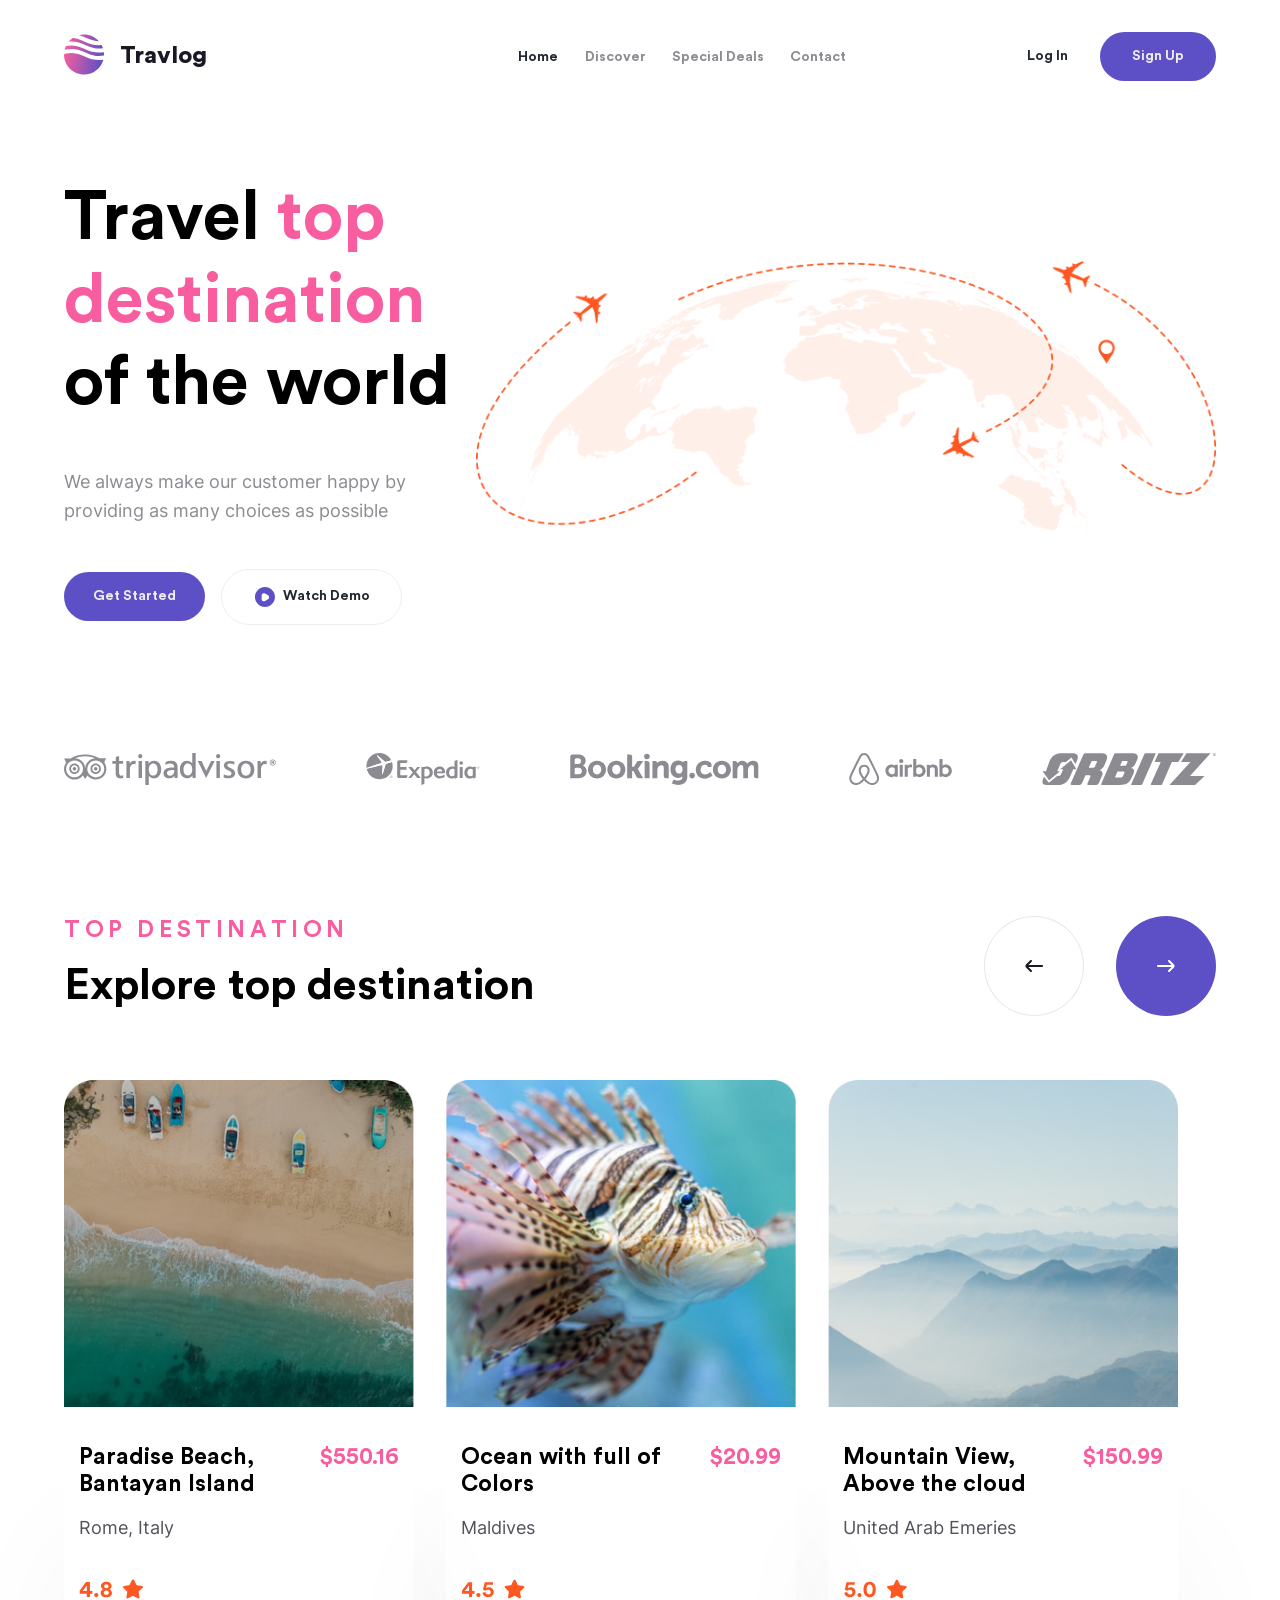
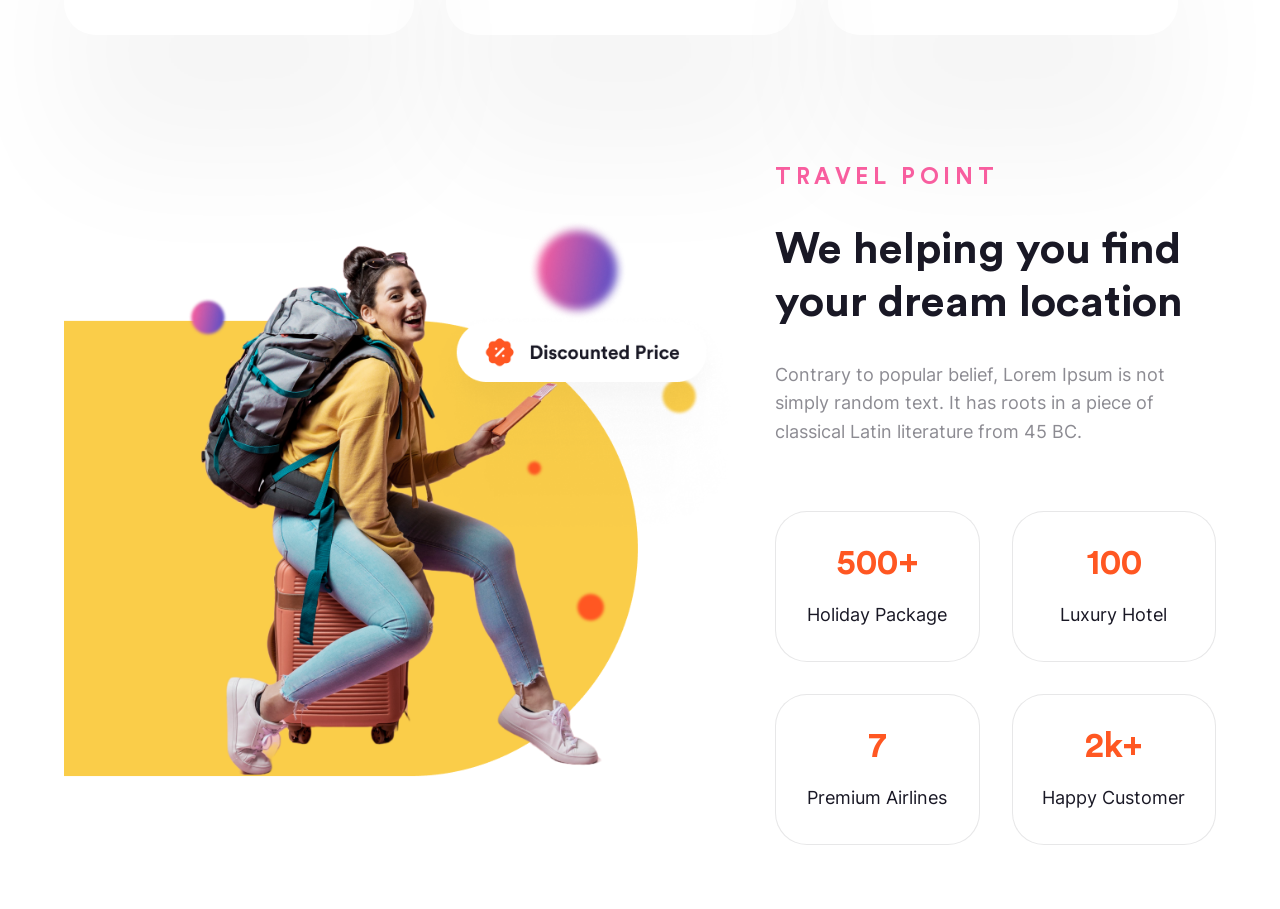
==== commit 53f1f9fc: "some changes in travel pont  section" ====
--- a/index.html
+++ b/index.html
@@ -197,16 +197,16 @@
                     </div>
                 </div>
             </div>
-        </section>]
+        </section>
 
         <!-- travel point section -->
 
-        <!-- <section class="travelPontSection">
+        <section class="travelPontSection">
             <div>
                 <picture>
                     <source media="(min-width:1024px)" srcset="images/girlTravel.png">
                     <source media="(min-width:430px)" srcset="images/girlTravel_mobile.png">
-                    <img src="images/girlTravel_mobile.png" alt="image">
+                    <img src="images/girlTravel_mobile.png" alt="image" class="travelGirl">
                 </picture>
             </div>
             <div class="textAndSuggestions">
@@ -235,7 +235,7 @@
                     </div>
                 </div>
             </div>
-        </section> -->
+        </section>
 
         <!-- key features section  -->
         <!-- 
--- a/css/style.css
+++ b/css/style.css
@@ -535,7 +535,6 @@
         width: 100%;
         height: 575px;
     }
-
 }
 
 
@@ -543,6 +542,12 @@
 
 .travelPontSection {
     display: flex;
+    justify-content: space-between;
+    align-items: center;
+    margin: 0 auto;
+    max-width: 1312px;
+    padding: 64px 0px;
+    width: 90%;
 }
 
 .travelPointText {
@@ -576,9 +581,14 @@
 }
 
 .textAndSuggestions {
+    width: 441px;
     display: flex;
     flex-direction: column;
     gap: 64px;
+}
+
+.travelGirl {
+    width: 100%;
 }
 
 .suggestions {
@@ -617,9 +627,73 @@
 
 /* travel point section responsive */
 
-@media (max-width: 1024px) {}
-
-@media (max-width: 430px) {}
+@media (max-width: 1024px) {
+
+    .travelPontSection {
+        flex-direction: column;
+        max-width: 869px;
+        gap: 64px;
+    }
+
+    .textAndSuggestions {
+        max-width: 832px;
+        width: 100%;
+        align-items: center;
+    }
+
+    .travelPointText {
+        width: 100%;
+        text-align: center;
+    }
+
+    .suggestions {
+        display: flex;
+        flex-wrap: wrap;
+        gap: 32px;
+    }
+
+    .suggestions div {
+        width: 400px;
+    }
+
+}
+
+@media (max-width: 430px) {
+    .travelPontSection {
+        flex-direction: column;
+        max-width: 398px;
+        padding: 32px 0px;
+        gap: 64px;
+    }
+
+    .travelPointText h3 {
+        font-size: 16px;
+        line-height: 19.2px;
+    }
+
+    .travelPointText h2 {
+        font-size: 32px;
+        line-height: 38.4px;
+    }
+
+    .travelPointText p {
+        font-size: 16px;
+        line-height: 25.6px;
+    }
+
+    .textAndSuggestions {
+        max-width: 398px;
+        width: 100%;
+    }
+
+    .suggestions {
+        flex-direction: column;
+    }
+
+    .suggestions div {
+        width: 370px;
+    }
+}
 
 
 
--- a/css/style.css
+++ b/css/style.css
@@ -535,7 +535,6 @@
         width: 100%;
         height: 575px;
     }
-
 }
 
 
@@ -543,6 +542,12 @@
 
 .travelPontSection {
     display: flex;
+    justify-content: space-between;
+    align-items: center;
+    margin: 0 auto;
+    max-width: 1312px;
+    padding: 64px 0px;
+    width: 90%;
 }
 
 .travelPointText {
@@ -576,9 +581,14 @@
 }
 
 .textAndSuggestions {
+    width: 441px;
     display: flex;
     flex-direction: column;
     gap: 64px;
+}
+
+.travelGirl {
+    width: 100%;
 }
 
 .suggestions {
@@ -617,9 +627,73 @@
 
 /* travel point section responsive */
 
-@media (max-width: 1024px) {}
-
-@media (max-width: 430px) {}
+@media (max-width: 1024px) {
+
+    .travelPontSection {
+        flex-direction: column;
+        max-width: 869px;
+        gap: 64px;
+    }
+
+    .textAndSuggestions {
+        max-width: 832px;
+        width: 100%;
+        align-items: center;
+    }
+
+    .travelPointText {
+        width: 100%;
+        text-align: center;
+    }
+
+    .suggestions {
+        display: flex;
+        flex-wrap: wrap;
+        gap: 32px;
+    }
+
+    .suggestions div {
+        width: 400px;
+    }
+
+}
+
+@media (max-width: 430px) {
+    .travelPontSection {
+        flex-direction: column;
+        max-width: 398px;
+        padding: 32px 0px;
+        gap: 64px;
+    }
+
+    .travelPointText h3 {
+        font-size: 16px;
+        line-height: 19.2px;
+    }
+
+    .travelPointText h2 {
+        font-size: 32px;
+        line-height: 38.4px;
+    }
+
+    .travelPointText p {
+        font-size: 16px;
+        line-height: 25.6px;
+    }
+
+    .textAndSuggestions {
+        max-width: 398px;
+        width: 100%;
+    }
+
+    .suggestions {
+        flex-direction: column;
+    }
+
+    .suggestions div {
+        width: 370px;
+    }
+}
 
 
 
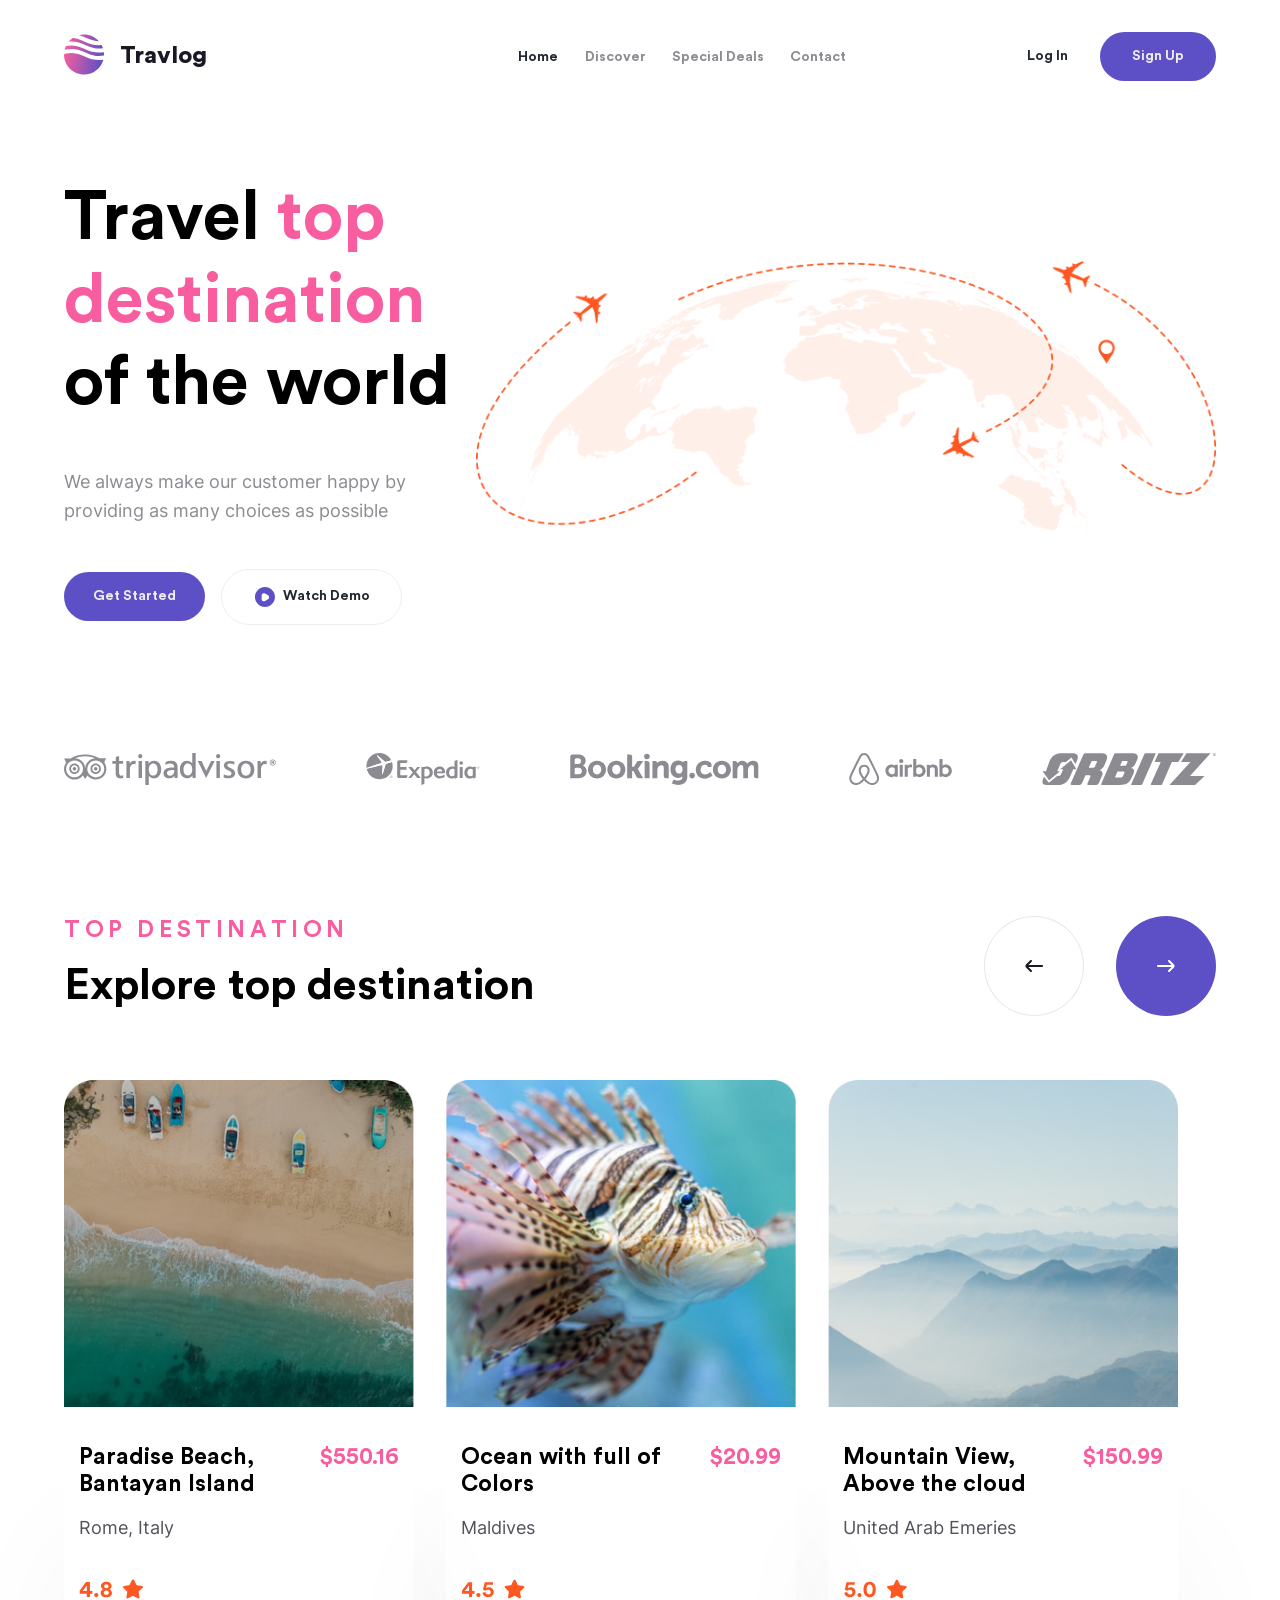
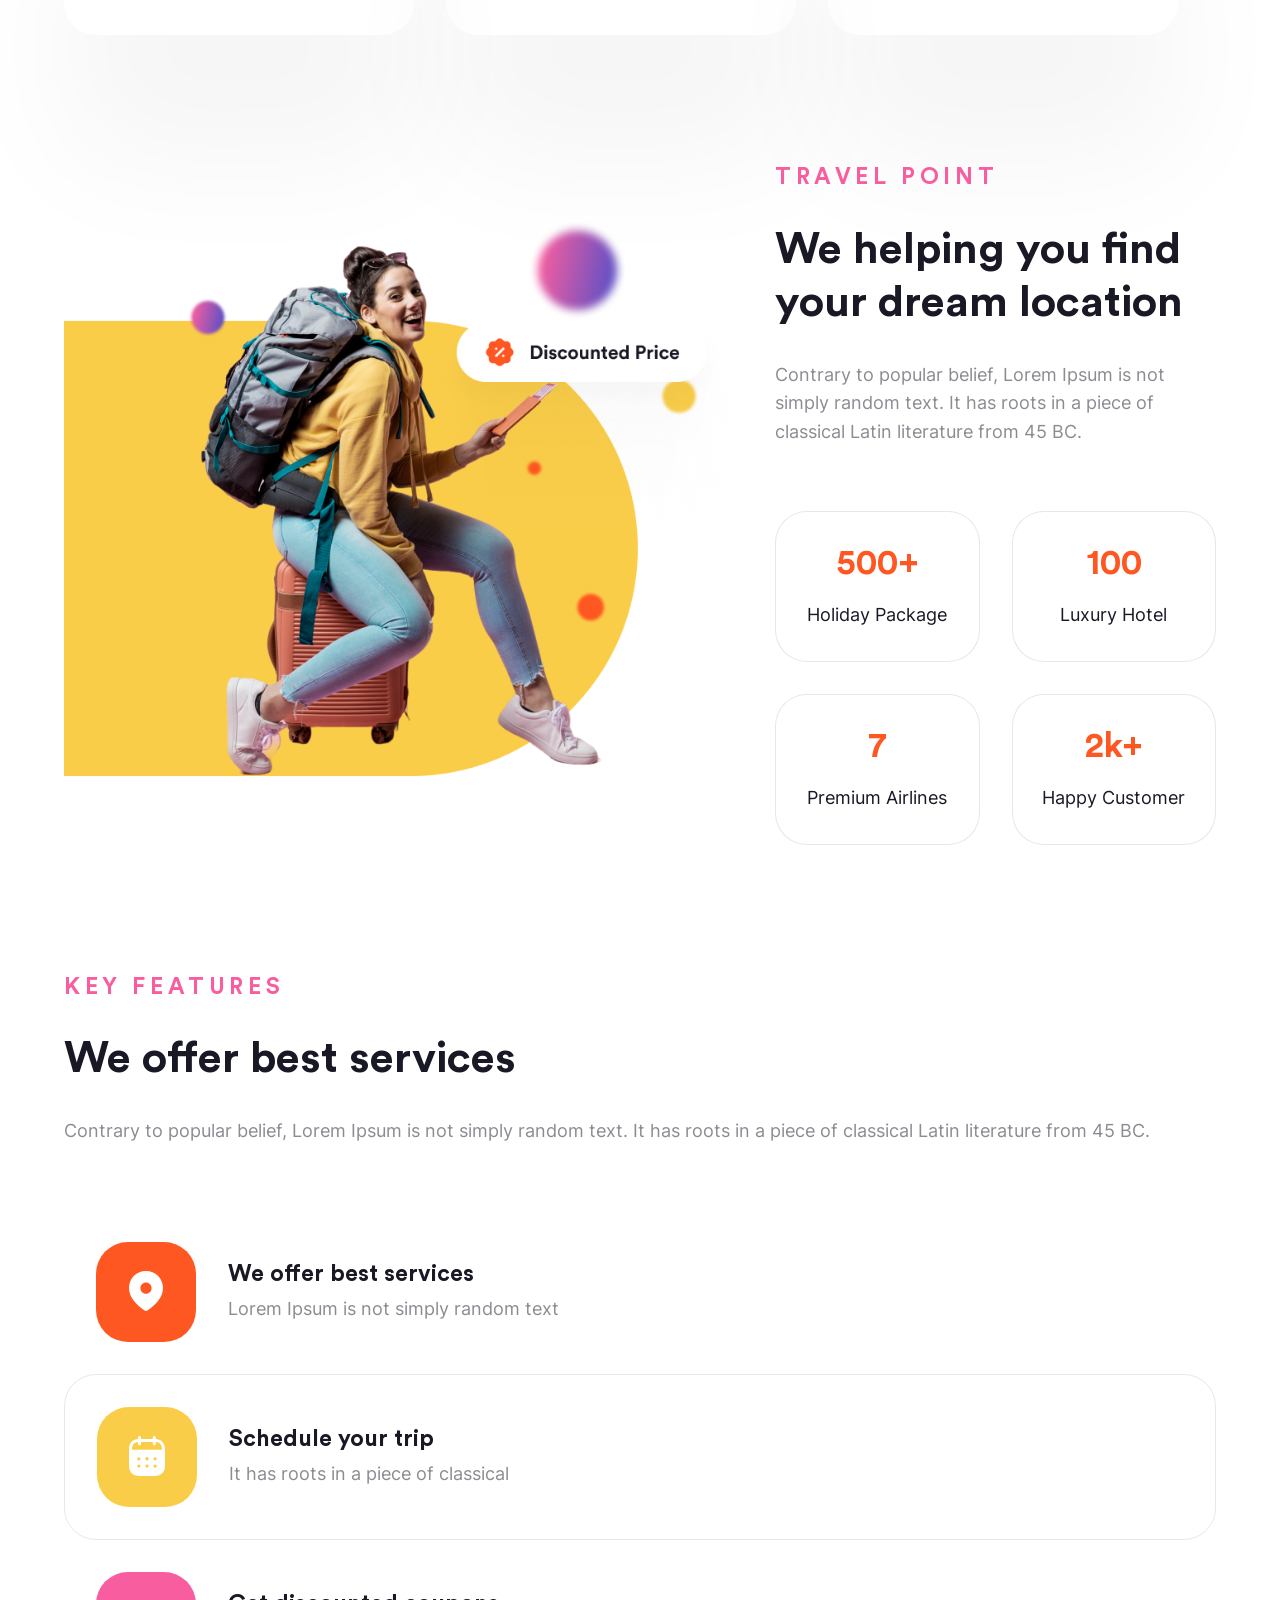
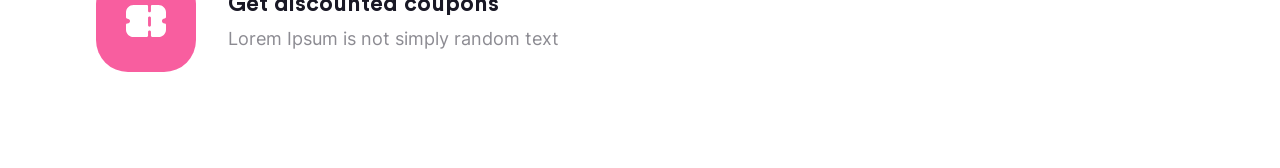
==== commit 211ba321: "some changes in key features section" ====
--- a/index.html
+++ b/index.html
@@ -238,8 +238,8 @@
         </section>
 
         <!-- key features section  -->
-        <!-- 
-        <section>
+
+        <section class="keyFeatureSection">
             <div class="keyFeatureText">
                 <h3>Key features</h3>
                 <h2>We offer best services</h2>
@@ -247,7 +247,6 @@
                     classical Latin literature
                     from 45 BC.</p>
             </div>
-            <div class="featuresDiv">
                 <div class="features">
                     <div class="location">
                         <a href="#"><img src="images/location.svg" alt="location"></a>
@@ -275,13 +274,12 @@
                         <p>Lorem Ipsum is not simply random text</p>
                     </div>
                 </div>
-            </div>
-        </section>
-    </main> -->
-
-        <!-- footer section -->
-
-        <!-- <footer class="footer">
+        </section>
+    </main>
+
+    <!-- footer section -->
+
+    <!-- <footer class="footer">
         <div class="mediaText">
             <div>
                 <div class="footerLogoAndTitle">
--- a/css/style.css
+++ b/css/style.css
@@ -696,14 +696,21 @@
 }
 
 
-
 /* key features section */
 
+.keyFeatureSection {
+    max-width: 1312px;
+    margin: 0 auto;
+    padding: 64px 0px;
+    width: 90%;
+}
+
+
 .keyFeatureText {
     display: flex;
     flex-direction: column;
-    gap: 16px;
-    margin: 137px 64px 64px 64px;
+    gap: 32px;
+    margin-bottom: 64px;
 }
 
 .keyFeatureText h3 {
@@ -739,12 +746,6 @@
     background-color: #FF5722;
 }
 
-.featuresDiv {
-    display: flex;
-    flex-direction: column;
-    margin-left: 64px;
-}
-
 .features {
     display: flex;
     gap: 32px;
@@ -766,7 +767,7 @@
 }
 
 .featureAbout p {
-    font-family: 'Inter40';
+    font-family: 'Inter400';
     font-size: 18px;
     line-height: 28.8px;
     color: #19182580;
@@ -787,9 +788,47 @@
 
 /* key features section responsive */
 
-@media (max-width: 1024px) {}
-
-@media (max-width: 430px) {}
+@media (max-width: 1024px) {
+
+    .keyFeatureSection {
+        max-width: 896px;
+        padding: 64px 32px;
+    }
+
+    .keyFeatureText {
+        text-align: center;
+    }
+
+}
+
+@media (max-width: 430px) {
+
+    .keyFeatureSection {
+        max-width: 398px;
+        padding: 32px;
+    }
+
+    .keyFeatureText h3 {
+        font-size: 16px;
+        line-height: 19.2px;
+    }
+
+    .keyFeatureText h2 {
+        font-size: 32px;
+        line-height: 38.4px;
+    }
+
+    .keyFeatureText p {
+        font-size: 16px;
+        line-height: 25.6px;
+    }
+
+    .features {
+        display: flex;
+        flex-wrap: wrap;
+        background-color: #573e3e;
+    }
+}
 
 
 /* footer section */
--- a/css/style.css
+++ b/css/style.css
@@ -696,14 +696,21 @@
 }
 
 
-
 /* key features section */
 
+.keyFeatureSection {
+    max-width: 1312px;
+    margin: 0 auto;
+    padding: 64px 0px;
+    width: 90%;
+}
+
+
 .keyFeatureText {
     display: flex;
     flex-direction: column;
-    gap: 16px;
-    margin: 137px 64px 64px 64px;
+    gap: 32px;
+    margin-bottom: 64px;
 }
 
 .keyFeatureText h3 {
@@ -739,12 +746,6 @@
     background-color: #FF5722;
 }
 
-.featuresDiv {
-    display: flex;
-    flex-direction: column;
-    margin-left: 64px;
-}
-
 .features {
     display: flex;
     gap: 32px;
@@ -766,7 +767,7 @@
 }
 
 .featureAbout p {
-    font-family: 'Inter40';
+    font-family: 'Inter400';
     font-size: 18px;
     line-height: 28.8px;
     color: #19182580;
@@ -787,9 +788,47 @@
 
 /* key features section responsive */
 
-@media (max-width: 1024px) {}
-
-@media (max-width: 430px) {}
+@media (max-width: 1024px) {
+
+    .keyFeatureSection {
+        max-width: 896px;
+        padding: 64px 32px;
+    }
+
+    .keyFeatureText {
+        text-align: center;
+    }
+
+}
+
+@media (max-width: 430px) {
+
+    .keyFeatureSection {
+        max-width: 398px;
+        padding: 32px;
+    }
+
+    .keyFeatureText h3 {
+        font-size: 16px;
+        line-height: 19.2px;
+    }
+
+    .keyFeatureText h2 {
+        font-size: 32px;
+        line-height: 38.4px;
+    }
+
+    .keyFeatureText p {
+        font-size: 16px;
+        line-height: 25.6px;
+    }
+
+    .features {
+        display: flex;
+        flex-wrap: wrap;
+        background-color: #573e3e;
+    }
+}
 
 
 /* footer section */
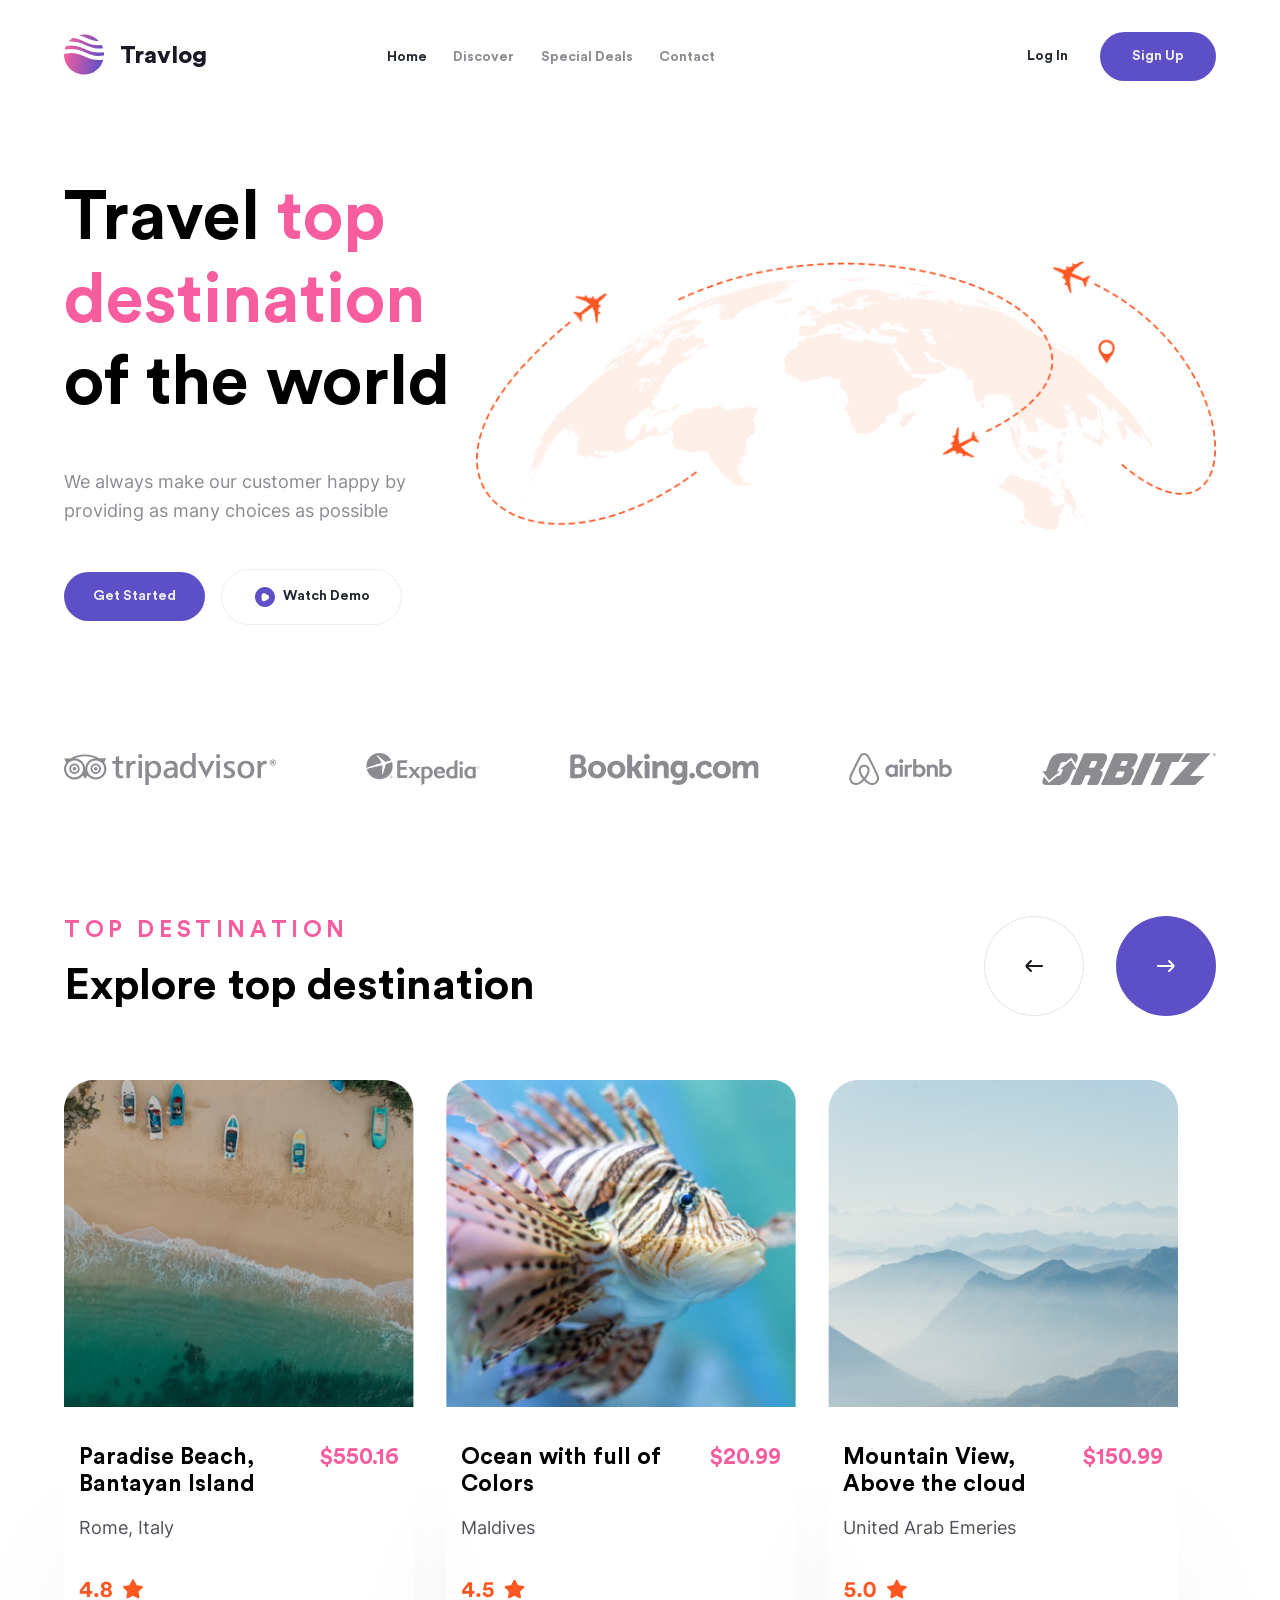
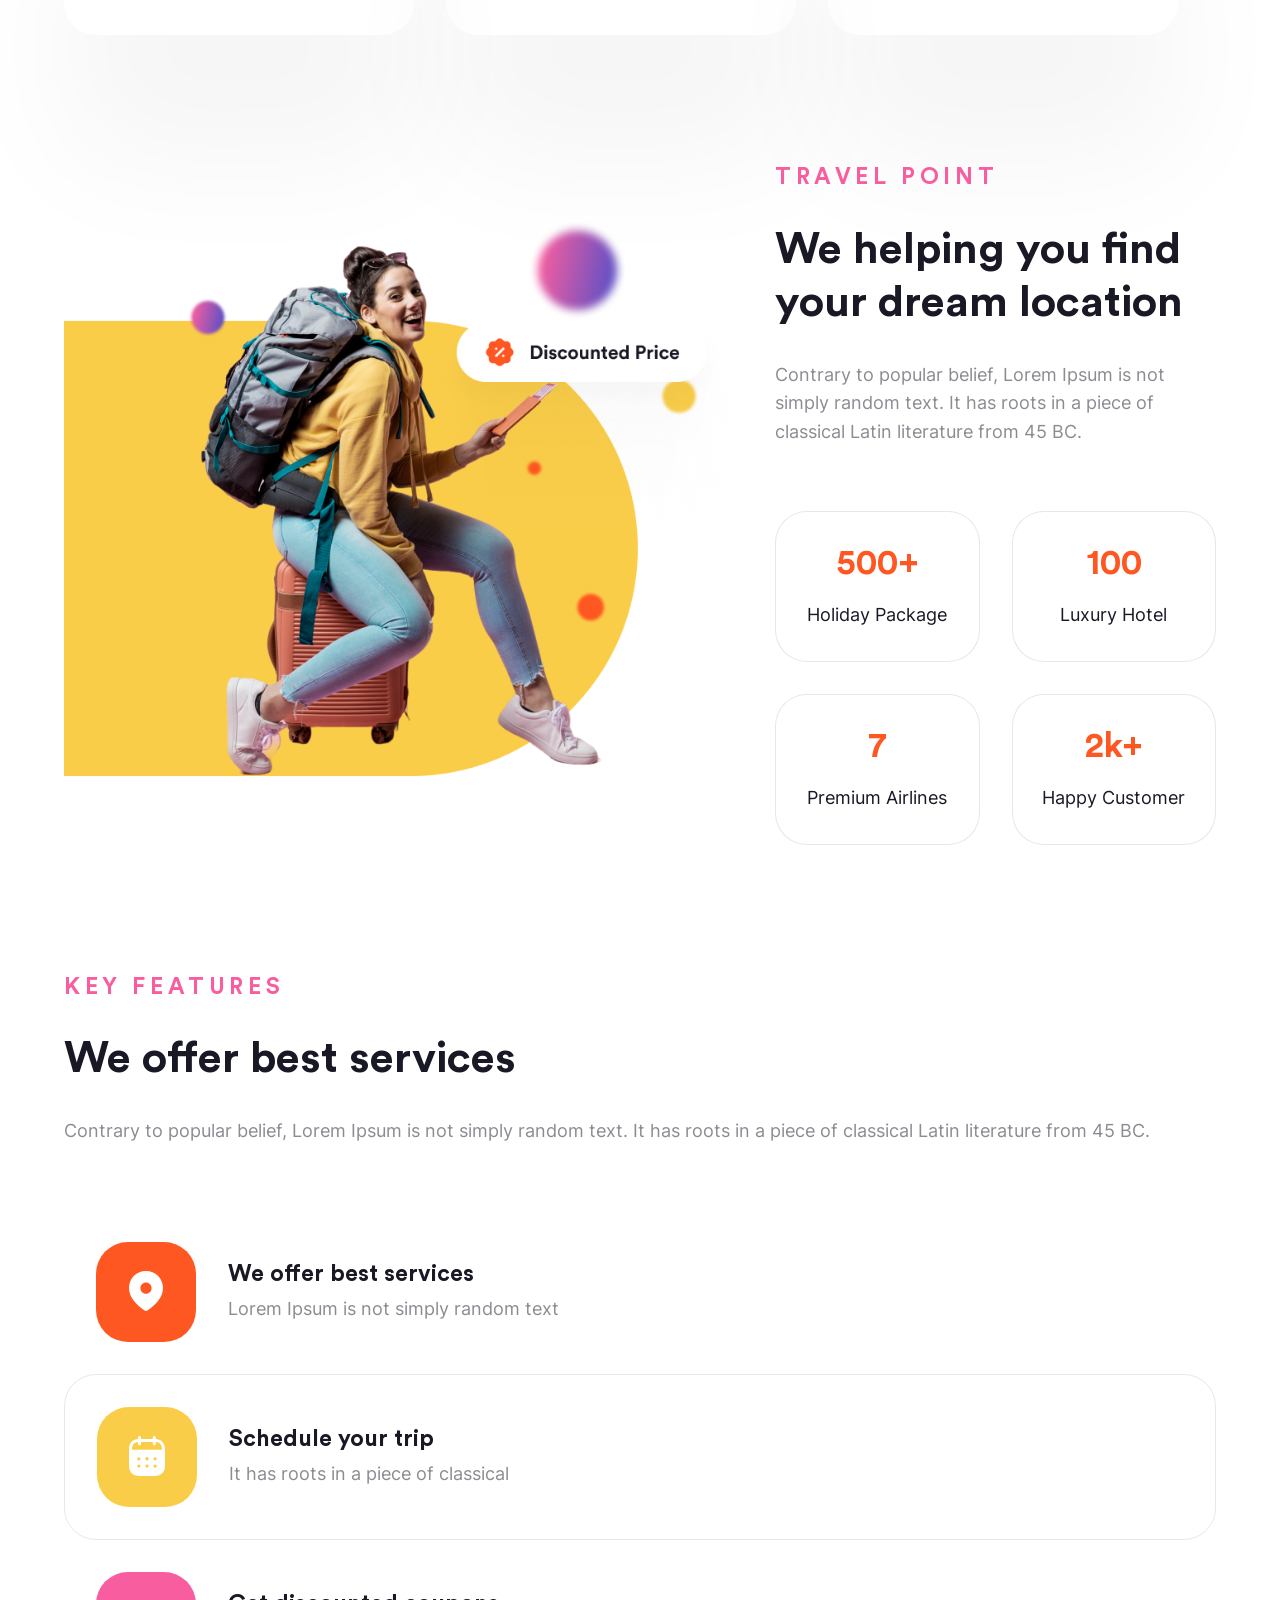
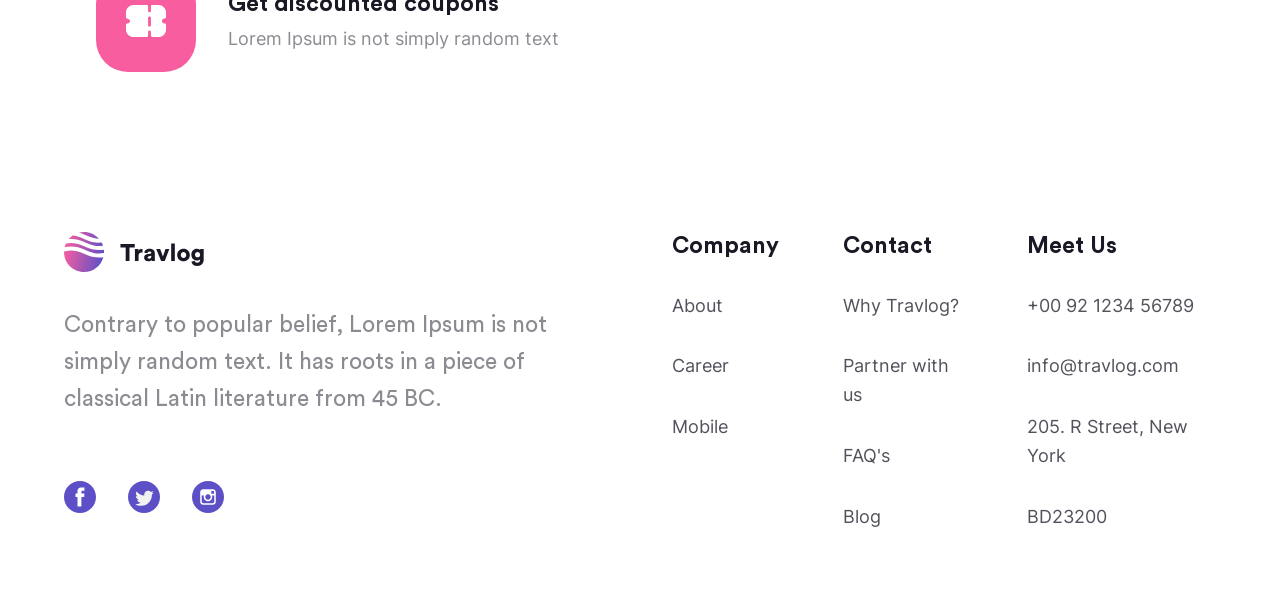
==== commit 305a6260: "some changes in footer section" ====
--- a/index.html
+++ b/index.html
@@ -247,46 +247,43 @@
                     classical Latin literature
                     from 45 BC.</p>
             </div>
-                <div class="features">
-                    <div class="location">
-                        <a href="#"><img src="images/location.svg" alt="location"></a>
-                    </div>
-                    <div class="featureAbout">
-                        <h5>We offer best services</h5>
-                        <p>Lorem Ipsum is not simply random text</p>
-                    </div>
-                </div>
-                <div class="features feature2">
-                    <div class="location schedule">
-                        <a href="#"><img src="images/schedule.svg" alt="location"></a>
-                    </div>
-                    <div class="featureAbout">
-                        <h5>Schedule your trip</h5>
-                        <p>It has roots in a piece of classical</p>
-                    </div>
-                </div>
-                <div class="features">
-                    <div class="location discount_coupon">
-                        <a href="#"><img src="images/discount_coupon.svg" alt="location"></a>
-                    </div>
-                    <div class="featureAbout">
-                        <h5>Get discounted coupons</h5>
-                        <p>Lorem Ipsum is not simply random text</p>
-                    </div>
-                </div>
+            <div class="features">
+                <div class="location">
+                    <a href="#"><img src="images/location.svg" alt="location"></a>
+                </div>
+                <div class="featureAbout">
+                    <h5>We offer best services</h5>
+                    <p>Lorem Ipsum is not simply random text</p>
+                </div>
+            </div>
+            <div class="features feature2">
+                <div class="location schedule">
+                    <a href="#"><img src="images/schedule.svg" alt="location"></a>
+                </div>
+                <div class="featureAbout">
+                    <h5>Schedule your trip</h5>
+                    <p>It has roots in a piece of classical</p>
+                </div>
+            </div>
+            <div class="features">
+                <div class="location discount_coupon">
+                    <a href="#"><img src="images/discount_coupon.svg" alt="location"></a>
+                </div>
+                <div class="featureAbout">
+                    <h5>Get discounted coupons</h5>
+                    <p>Lorem Ipsum is not simply random text</p>
+                </div>
+            </div>
         </section>
     </main>
 
     <!-- footer section -->
 
-    <!-- <footer class="footer">
+    <footer class="footer">
         <div class="mediaText">
             <div>
-                <div class="footerLogoAndTitle">
-                    <a href="#">
-                        <img src="images/logo.svg" alt="logo">
-                    </a>
-                    <a class="travlogTitle" href="#">Travlog</a>
+                <div class="footerLogo">
+                    <a href="#"><img src="images/footerLogo.svg" alt="logo"></a>
                 </div>
                 <p class="mediaP">Contrary to popular belief, Lorem Ipsum is not simply random text. It has roots in
                     a piece of
@@ -300,35 +297,46 @@
             </div>
         </div>
         <div class="fullNav">
-            <div class="navigation">
-                <nav>
-                    <h4><a class="" href="">Company</a></h4>
-                    <ul><a href="">About</a></ul>
-                    <ul><a href="">Career</a></ul>
-                    <ul><a href="">Mobile</a></ul>
-                </nav>
-            </div>
-            <div class="navigation">
-                <nav>
-                    <h4><a class="" href="">Contact</a></h4>
-                    <ul><a href="">Why Travlog?</a></ul>
-                    <ul><a href="">Partner with us</a></ul>
-                    <ul><a href="">FAQ's</a></ul>
-                    <ul><a href="">Blog</a></ul>
-
-                </nav>
-            </div>
-            <div class="navigation">
-                <nav>
-                    <h4><a class="" href="">Meet Us</a></h4>
-                    <ul><a href="">+00 92 1234 56789</a></ul>
-                    <ul><a href="">info@travlog.com</a></ul>
-                    <ul><a href="">205. R Street, New York</a></ul>
-                    <ul><a href="">BD23200</a></ul>
-                </nav>
-            </div>
+            <nav class="footerNavigation">
+                <ul>
+                    <li>
+                        <a href="#">
+                            <h4>Company</h4>
+                        </a>
+                    </li>
+                    <li><a href="#">About</a></li>
+                    <li><a href="#">Career</a></li>
+                    <li><a href="#">Mobile</a></li>
+                </ul>
+            </nav>
+            <nav class="footerNavigation">
+                <ul>
+                    <li>
+                        <a href="#">
+                            <h4>Contact</h4>
+                        </a>
+                    </li>
+                    <li><a href="#">Why Travlog?</a></li>
+                    <li><a href="#">Partner with us</a></li>
+                    <li><a href="#">FAQ's</a></li>
+                    <li><a href="#">Blog</a></li>
+                </ul>
+            </nav>
+            <nav class="footerNavigation">
+                <ul>
+                    <li>
+                        <a href="#">
+                            <h4>Meet Us</h4>
+                        </a>
+                    </li>
+                    <li><a href="#">+00 92 1234 56789</a></li>
+                    <li><a href="#">info@travlog.com</a></li>
+                    <li><a href="#">205. R Street, New York</a></li>
+                    <li><a href="#">BD23200</a></li>
+                </ul>
+            </nav>
         </div>
-    </footer> -->
+    </footer>
 </body>
 
 </html>
--- a/css/style.css
+++ b/css/style.css
@@ -29,7 +29,6 @@
     font-size: 24px;
     line-height: 40px;
     color: #191825;
-
 }
 
 .navigation ul {
@@ -705,7 +704,6 @@
     width: 90%;
 }
 
-
 .keyFeatureText {
     display: flex;
     flex-direction: column;
@@ -826,21 +824,23 @@
     .features {
         display: flex;
         flex-wrap: wrap;
-        background-color: #573e3e;
     }
 }
 
 
 /* footer section */
+
+.footer {
+    max-width: 1184px;
+    margin: 0 auto;
+    padding: 64px 0px;
+    width: 90%;
+    display: flex;
+    gap: 64px;
+}
 
 .mediaText {
     width: 560px;
-}
-
-.footerLogoAndTitle {
-    display: flex;
-    gap: 16px;
-    margin-bottom: 32px;
 }
 
 .mediaP {
@@ -848,7 +848,7 @@
     font-size: 23px;
     line-height: 36.8px;
     color: #19182580;
-    margin-bottom: 64px;
+    margin: 32px 0px 64px 0px;
 }
 
 .socMedia {
@@ -856,14 +856,19 @@
     gap: 32px;
 }
 
-.navigation h4 a {
-    font-family: 'CircularStd-700';
-    font-size: 23px;
-    line-height: 27.6px;
-    color: #191825;
-}
-
-.navigation ul a {
+.fullNav {
+    display: flex;
+    width: 560px;
+    gap: 64px;
+}
+
+.footerNavigation ul {
+    display: flex;
+    flex-direction: column;
+    gap: 32px;
+}
+
+.footerNavigation ul li a {
     font-family: 'Inter400';
     font-size: 18px;
     font-weight: 400;
@@ -871,34 +876,62 @@
     color: #191825BF;
 }
 
-.navigation {
-    width: 165.33px;
-}
-
-.navigation nav {
-    display: flex;
-    flex-direction: column;
-    gap: 32px;
-
-}
-
-.footer {
-    display: flex;
-    flex-direction: row;
-    width: 1, 184px;
-    margin-left: 96px;
-    margin-top: 163px;
-    padding: 64px 0px;
-    gap: 64px;
-}
-
-.fullNav {
-    display: flex;
+.footerNavigation ul li a h4  {
+    font-family: 'CircularStd-700';
+    font-size: 23px;
+    line-height: 27.6px;
+    color: #191825;
 }
 
 
 /* footer  responsive */
 
-@media (max-width: 1024px) {}
-
-@media (max-width: 430px) {}+@media (max-width: 1024px) {
+
+    .footer {
+        flex-direction: column;
+        max-width: 897px;
+    }
+
+    .mediaText {
+        width: 100%;
+    }
+
+    .mediaP {
+        margin: 32px 0px 32px 0px;
+    }
+
+    .fullNav {
+        width: 100%;
+        justify-content: space-between;
+    }
+
+}
+
+@media (max-width: 430px) {
+
+    .footerNavigation ul li a {
+        display: none;
+    }
+
+    .fullNav {
+        flex-direction: column;
+        gap: 0px;
+    }
+
+    .mediaP {
+        font-size: 16px;
+        line-height: 25.6px;
+    }
+
+    .footerNavigation ul li {
+        gap: 64px;
+    }
+
+    .footer {
+        max-width: 897px;
+    }
+
+
+
+}
--- a/css/style.css
+++ b/css/style.css
@@ -29,7 +29,6 @@
     font-size: 24px;
     line-height: 40px;
     color: #191825;
-
 }
 
 .navigation ul {
@@ -705,7 +704,6 @@
     width: 90%;
 }
 
-
 .keyFeatureText {
     display: flex;
     flex-direction: column;
@@ -826,21 +824,23 @@
     .features {
         display: flex;
         flex-wrap: wrap;
-        background-color: #573e3e;
     }
 }
 
 
 /* footer section */
+
+.footer {
+    max-width: 1184px;
+    margin: 0 auto;
+    padding: 64px 0px;
+    width: 90%;
+    display: flex;
+    gap: 64px;
+}
 
 .mediaText {
     width: 560px;
-}
-
-.footerLogoAndTitle {
-    display: flex;
-    gap: 16px;
-    margin-bottom: 32px;
 }
 
 .mediaP {
@@ -848,7 +848,7 @@
     font-size: 23px;
     line-height: 36.8px;
     color: #19182580;
-    margin-bottom: 64px;
+    margin: 32px 0px 64px 0px;
 }
 
 .socMedia {
@@ -856,14 +856,19 @@
     gap: 32px;
 }
 
-.navigation h4 a {
-    font-family: 'CircularStd-700';
-    font-size: 23px;
-    line-height: 27.6px;
-    color: #191825;
-}
-
-.navigation ul a {
+.fullNav {
+    display: flex;
+    width: 560px;
+    gap: 64px;
+}
+
+.footerNavigation ul {
+    display: flex;
+    flex-direction: column;
+    gap: 32px;
+}
+
+.footerNavigation ul li a {
     font-family: 'Inter400';
     font-size: 18px;
     font-weight: 400;
@@ -871,34 +876,62 @@
     color: #191825BF;
 }
 
-.navigation {
-    width: 165.33px;
-}
-
-.navigation nav {
-    display: flex;
-    flex-direction: column;
-    gap: 32px;
-
-}
-
-.footer {
-    display: flex;
-    flex-direction: row;
-    width: 1, 184px;
-    margin-left: 96px;
-    margin-top: 163px;
-    padding: 64px 0px;
-    gap: 64px;
-}
-
-.fullNav {
-    display: flex;
+.footerNavigation ul li a h4  {
+    font-family: 'CircularStd-700';
+    font-size: 23px;
+    line-height: 27.6px;
+    color: #191825;
 }
 
 
 /* footer  responsive */
 
-@media (max-width: 1024px) {}
-
-@media (max-width: 430px) {}+@media (max-width: 1024px) {
+
+    .footer {
+        flex-direction: column;
+        max-width: 897px;
+    }
+
+    .mediaText {
+        width: 100%;
+    }
+
+    .mediaP {
+        margin: 32px 0px 32px 0px;
+    }
+
+    .fullNav {
+        width: 100%;
+        justify-content: space-between;
+    }
+
+}
+
+@media (max-width: 430px) {
+
+    .footerNavigation ul li a {
+        display: none;
+    }
+
+    .fullNav {
+        flex-direction: column;
+        gap: 0px;
+    }
+
+    .mediaP {
+        font-size: 16px;
+        line-height: 25.6px;
+    }
+
+    .footerNavigation ul li {
+        gap: 64px;
+    }
+
+    .footer {
+        max-width: 897px;
+    }
+
+
+
+}
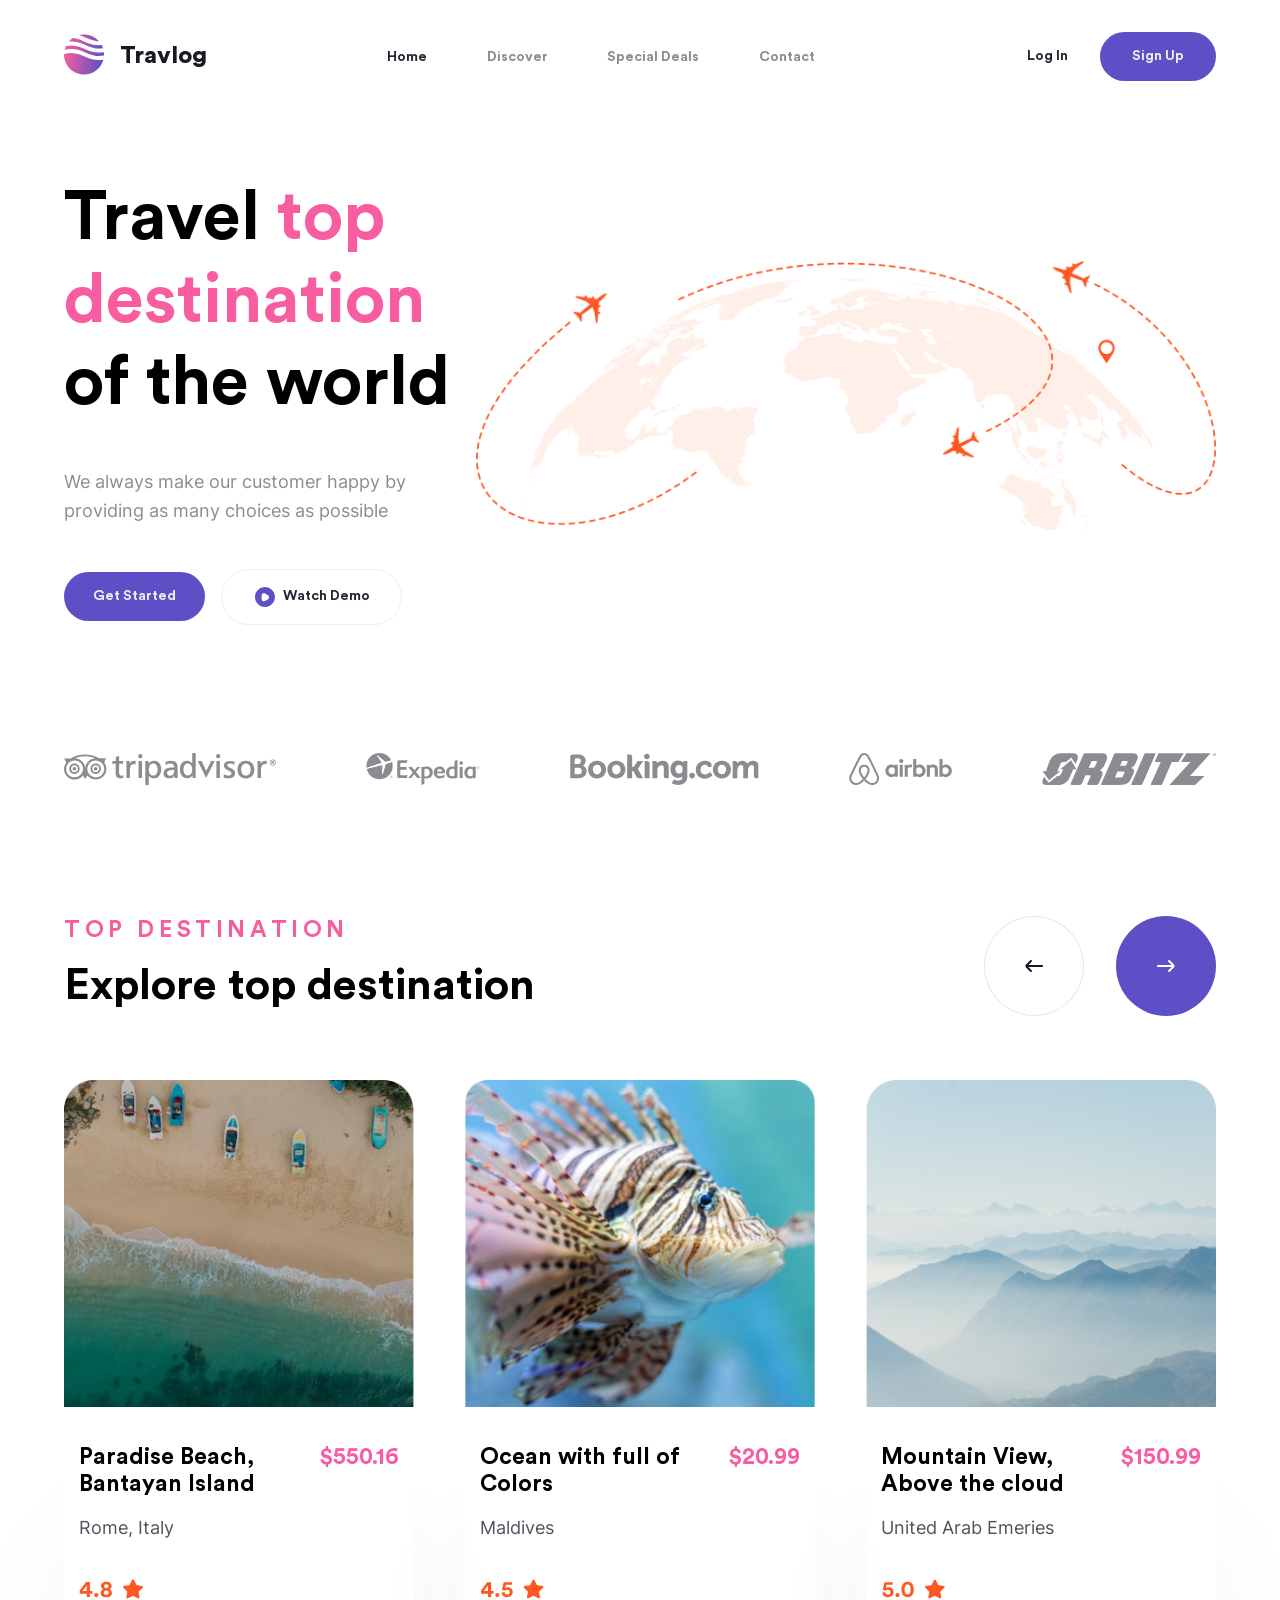
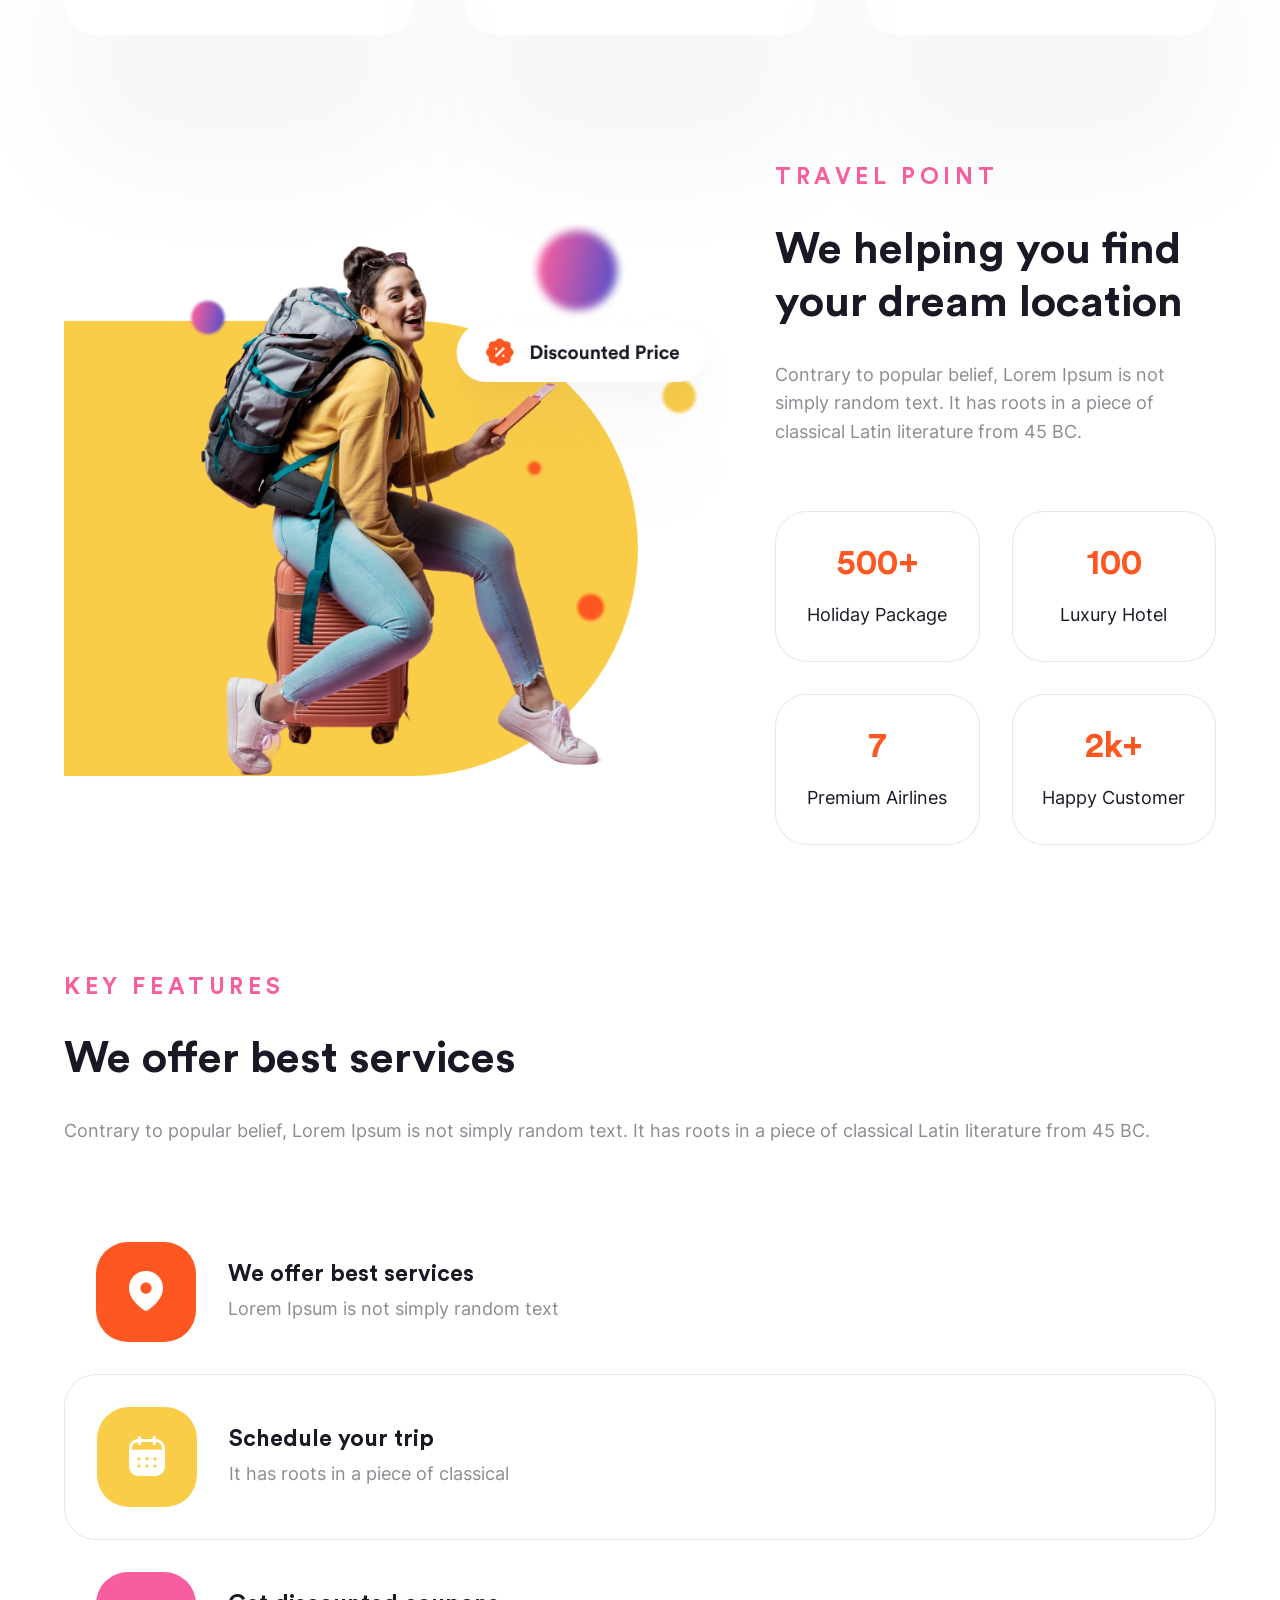
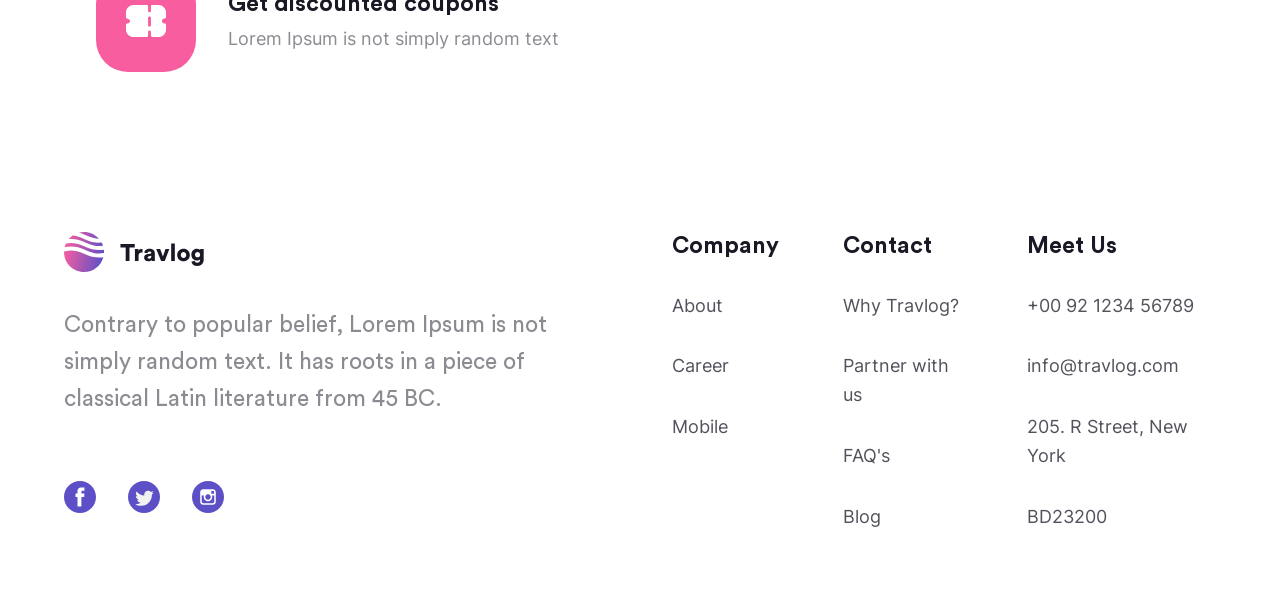
==== commit 3fa622c6: "additional responsiveness" ====
--- a/index.html
+++ b/index.html
@@ -202,7 +202,7 @@
         <!-- travel point section -->
 
         <section class="travelPontSection">
-            <div>
+            <div class="travelGirlDiv">
                 <picture>
                     <source media="(min-width:1024px)" srcset="images/girlTravel.png">
                     <source media="(min-width:430px)" srcset="images/girlTravel_mobile.png">
--- a/css/style.css
+++ b/css/style.css
@@ -12,10 +12,6 @@
     max-width: 1184px;
     padding: 32px 0px;
     width: 90%;
-    position: fixed;
-    position: sticky;
-    z-index: 1;
-    background-color: #FFF;
 }
 
 .logoAndTitle {
@@ -36,7 +32,6 @@
     justify-content: space-between;
     width: 428px;
     background-color: #fff;
-    padding-right: 100px;
 }
 
 .navigation ul li a {
@@ -96,14 +91,18 @@
     }
 }
 
-@media (max-width: 430px) {
-
-    .headerSection {
-        max-width: 398px;
-    }
+
+@media (max-width: 860px) {
 
     .registration {
         display: none;
+    }
+
+    .logoMenuReverse {
+        width: 100%;
+        flex-direction: row;
+        justify-content: space-between;
+        gap: 0px;
     }
 
 }
@@ -188,7 +187,8 @@
 }
 
 .travelImageDiv {
-    width: 100%;
+    justify-content: center;
+    width: 772px;
 }
 
 .travelImage {
@@ -224,22 +224,43 @@
         text-align: center;
     }
 
+}
+
+
+@media (max-width: 880px) {
+
     .travelImageDiv {
         width: 100%;
     }
+
+    .travelImage {
+        width: 100%;
+    }
+}
+
+
+
+@media (max-width: 600px) {
+
+    .travelText h2 {
+        font-size: 50px;
+        line-height: 55px;
+    }
+
+    .travelText span {
+        font-size: 50px;
+        line-height: 55px;
+    }
+
+    .travelP {
+        width: 100%;
+        margin-bottom: 43px;
+    }
+
 }
 
 
 @media (max-width: 430px) {
-
-    .travelPontSection {
-        max-width: 430px;
-        width: 398px
-    }
-
-    .travelText {
-        width: 398px;
-    }
 
     .travelText h2 {
         font-size: 40px;
@@ -259,22 +280,21 @@
     .startedAndWatch {
         flex-direction: column;
         gap: 24px;
+        width: 100%;
     }
 
     .getStarted {
-        width: 398px;
+        width: 360px;
         height: 65px;
-        padding: 24px 32px;
     }
 
     .watchDemo {
-        width: 398px;
+        width: 360px;
         height: 72px;
-        padding: 24px 32px;
-    }
-
-    .travelImageDiv {
-        width: 396px;
+    }
+
+    .travelImage {
+        width: 100%;
     }
 
 }
@@ -317,6 +337,9 @@
     width: 90%;
 }
 
+.destinationImageDiv {
+    justify-content: space-between;
+}
 
 .arrow-left {
     width: 100px;
@@ -372,7 +395,6 @@
     line-height: 52.8px;
 }
 
-
 /* destination image section */
 
 .destinationImageDiv {
@@ -444,7 +466,6 @@
 @media (max-width: 1024px) {
     .destinationSection {
         max-width: 896px;
-        gap: 67px;
     }
 
     .destinationText {
@@ -457,6 +478,10 @@
         text-align: center;
     }
 
+    .destinationTitles h3 {
+        text-align: center;
+    }
+
     .destinationImageDiv {
         max-width: 896px;
         gap: 31px;
@@ -481,10 +506,39 @@
         gap: 8px;
     }
 
+    .exploreImages {
+        width: 100%;
+        height: 240px;
+    }
+
+}
+
+
+@media (max-width: 880px) {
     .destinationAbout {
-        padding: 32px;
-    }
-}
+        padding: 0px;
+    }
+
+    .exploreImages {
+        height: 220px;
+        width: 100%;
+    }
+}
+
+
+@media (max-width: 720px) {
+    .destinationImageDiv {
+        max-width: 700px;
+        flex-direction: column;
+        align-items: center;
+    }
+
+    .imagesDiv {
+        width: 370px;
+        height: auto;
+    }
+}
+
 
 @media (max-width: 430px) {
 
@@ -584,6 +638,10 @@
     display: flex;
     flex-direction: column;
     gap: 64px;
+}
+
+.travelGirlDiv {
+    width: 100%;
 }
 
 .travelGirl {
@@ -876,7 +934,7 @@
     color: #191825BF;
 }
 
-.footerNavigation ul li a h4  {
+.footerNavigation ul li a h4 {
     font-family: 'CircularStd-700';
     font-size: 23px;
     line-height: 27.6px;
@@ -932,6 +990,4 @@
         max-width: 897px;
     }
 
-
-
 }
--- a/css/style.css
+++ b/css/style.css
@@ -12,10 +12,6 @@
     max-width: 1184px;
     padding: 32px 0px;
     width: 90%;
-    position: fixed;
-    position: sticky;
-    z-index: 1;
-    background-color: #FFF;
 }
 
 .logoAndTitle {
@@ -36,7 +32,6 @@
     justify-content: space-between;
     width: 428px;
     background-color: #fff;
-    padding-right: 100px;
 }
 
 .navigation ul li a {
@@ -96,14 +91,18 @@
     }
 }
 
-@media (max-width: 430px) {
-
-    .headerSection {
-        max-width: 398px;
-    }
+
+@media (max-width: 860px) {
 
     .registration {
         display: none;
+    }
+
+    .logoMenuReverse {
+        width: 100%;
+        flex-direction: row;
+        justify-content: space-between;
+        gap: 0px;
     }
 
 }
@@ -188,7 +187,8 @@
 }
 
 .travelImageDiv {
-    width: 100%;
+    justify-content: center;
+    width: 772px;
 }
 
 .travelImage {
@@ -224,22 +224,43 @@
         text-align: center;
     }
 
+}
+
+
+@media (max-width: 880px) {
+
     .travelImageDiv {
         width: 100%;
     }
+
+    .travelImage {
+        width: 100%;
+    }
+}
+
+
+
+@media (max-width: 600px) {
+
+    .travelText h2 {
+        font-size: 50px;
+        line-height: 55px;
+    }
+
+    .travelText span {
+        font-size: 50px;
+        line-height: 55px;
+    }
+
+    .travelP {
+        width: 100%;
+        margin-bottom: 43px;
+    }
+
 }
 
 
 @media (max-width: 430px) {
-
-    .travelPontSection {
-        max-width: 430px;
-        width: 398px
-    }
-
-    .travelText {
-        width: 398px;
-    }
 
     .travelText h2 {
         font-size: 40px;
@@ -259,22 +280,21 @@
     .startedAndWatch {
         flex-direction: column;
         gap: 24px;
+        width: 100%;
     }
 
     .getStarted {
-        width: 398px;
+        width: 360px;
         height: 65px;
-        padding: 24px 32px;
     }
 
     .watchDemo {
-        width: 398px;
+        width: 360px;
         height: 72px;
-        padding: 24px 32px;
-    }
-
-    .travelImageDiv {
-        width: 396px;
+    }
+
+    .travelImage {
+        width: 100%;
     }
 
 }
@@ -317,6 +337,9 @@
     width: 90%;
 }
 
+.destinationImageDiv {
+    justify-content: space-between;
+}
 
 .arrow-left {
     width: 100px;
@@ -372,7 +395,6 @@
     line-height: 52.8px;
 }
 
-
 /* destination image section */
 
 .destinationImageDiv {
@@ -444,7 +466,6 @@
 @media (max-width: 1024px) {
     .destinationSection {
         max-width: 896px;
-        gap: 67px;
     }
 
     .destinationText {
@@ -457,6 +478,10 @@
         text-align: center;
     }
 
+    .destinationTitles h3 {
+        text-align: center;
+    }
+
     .destinationImageDiv {
         max-width: 896px;
         gap: 31px;
@@ -481,10 +506,39 @@
         gap: 8px;
     }
 
+    .exploreImages {
+        width: 100%;
+        height: 240px;
+    }
+
+}
+
+
+@media (max-width: 880px) {
     .destinationAbout {
-        padding: 32px;
-    }
-}
+        padding: 0px;
+    }
+
+    .exploreImages {
+        height: 220px;
+        width: 100%;
+    }
+}
+
+
+@media (max-width: 720px) {
+    .destinationImageDiv {
+        max-width: 700px;
+        flex-direction: column;
+        align-items: center;
+    }
+
+    .imagesDiv {
+        width: 370px;
+        height: auto;
+    }
+}
+
 
 @media (max-width: 430px) {
 
@@ -584,6 +638,10 @@
     display: flex;
     flex-direction: column;
     gap: 64px;
+}
+
+.travelGirlDiv {
+    width: 100%;
 }
 
 .travelGirl {
@@ -876,7 +934,7 @@
     color: #191825BF;
 }
 
-.footerNavigation ul li a h4  {
+.footerNavigation ul li a h4 {
     font-family: 'CircularStd-700';
     font-size: 23px;
     line-height: 27.6px;
@@ -932,6 +990,4 @@
         max-width: 897px;
     }
 
-
-
 }
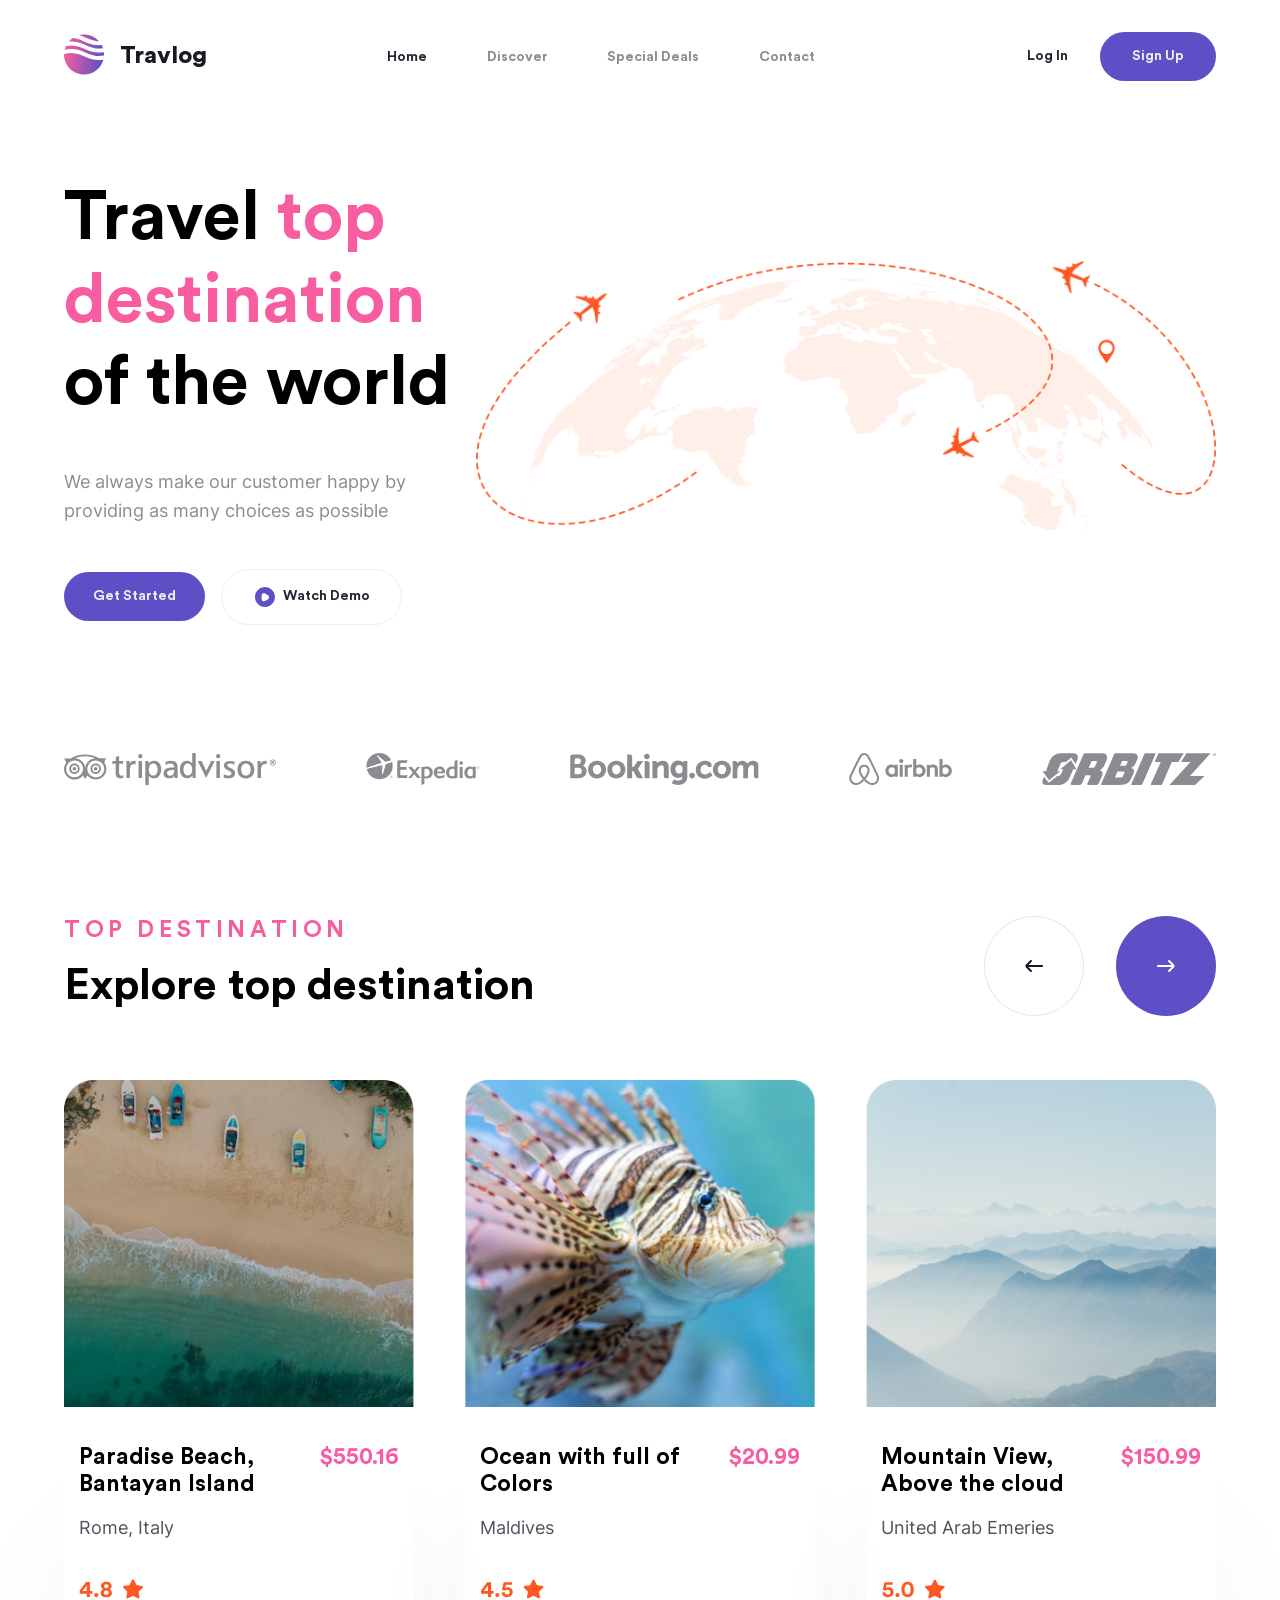
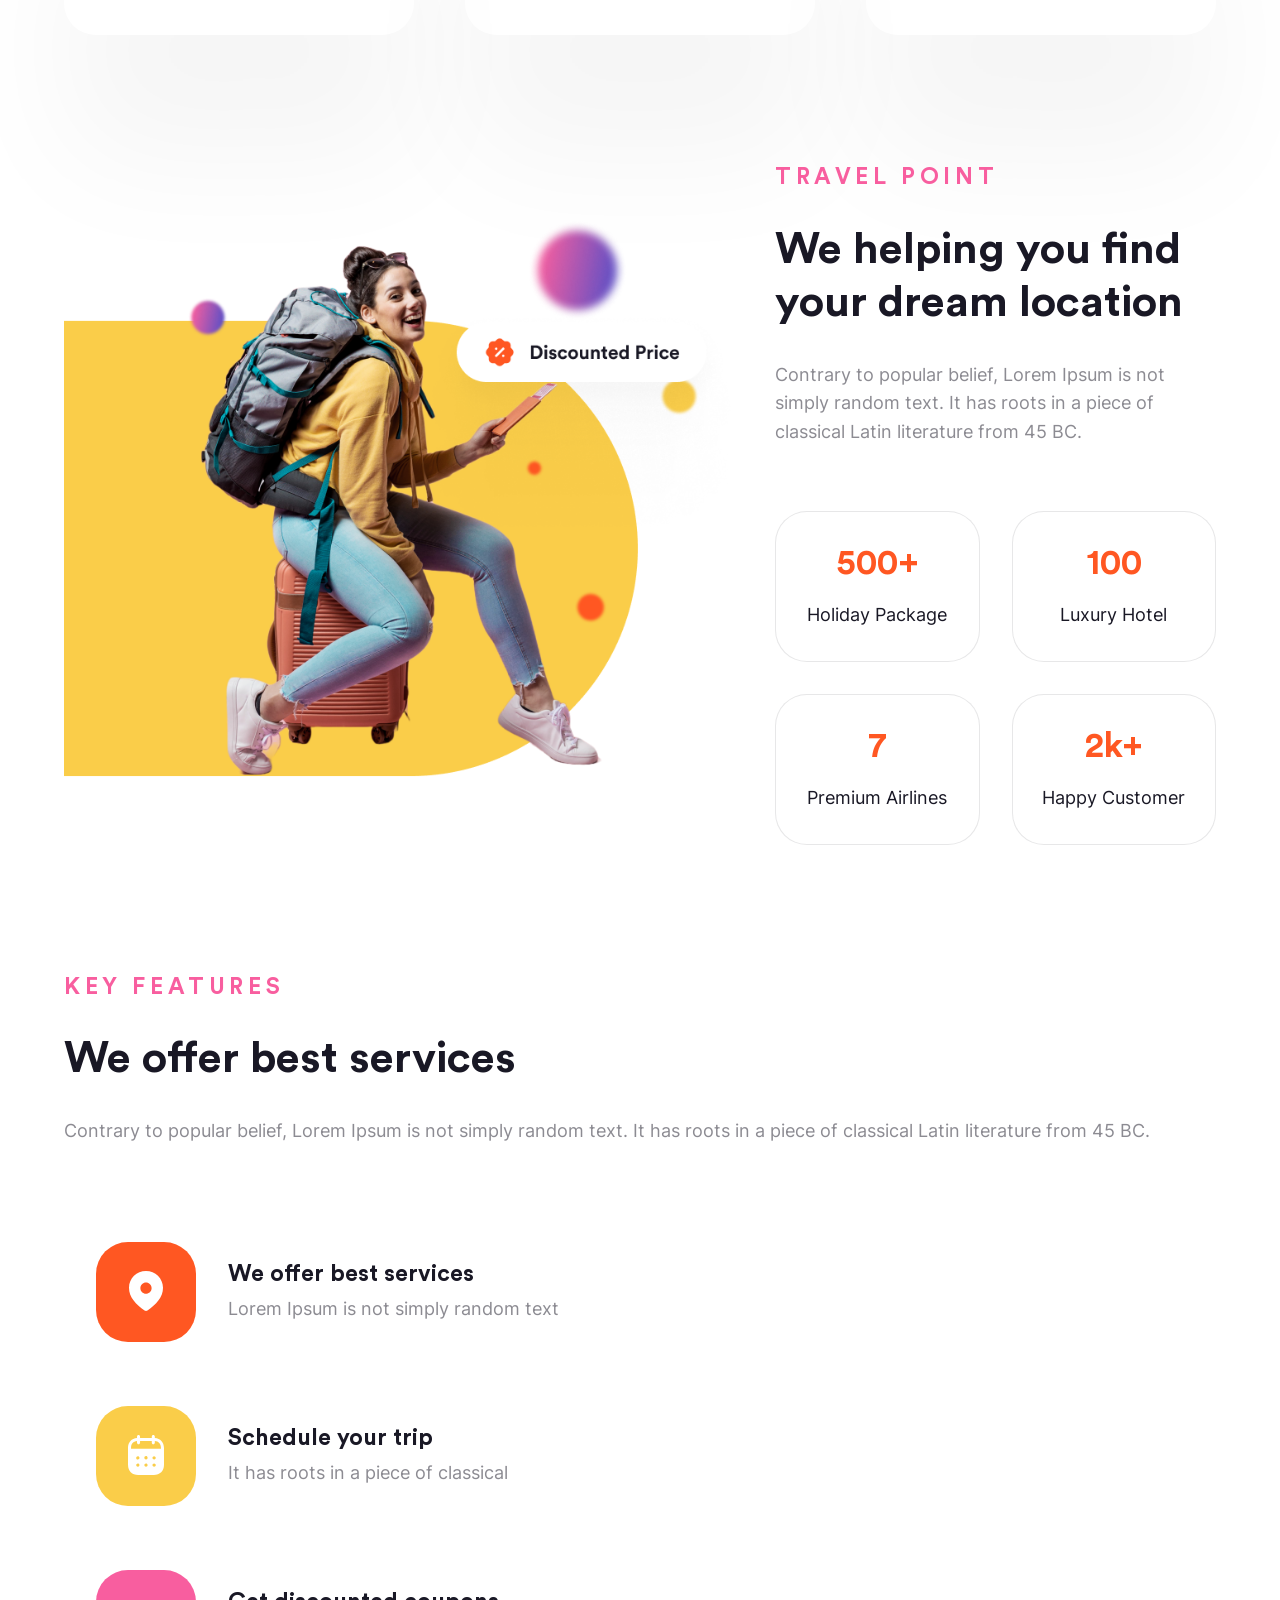
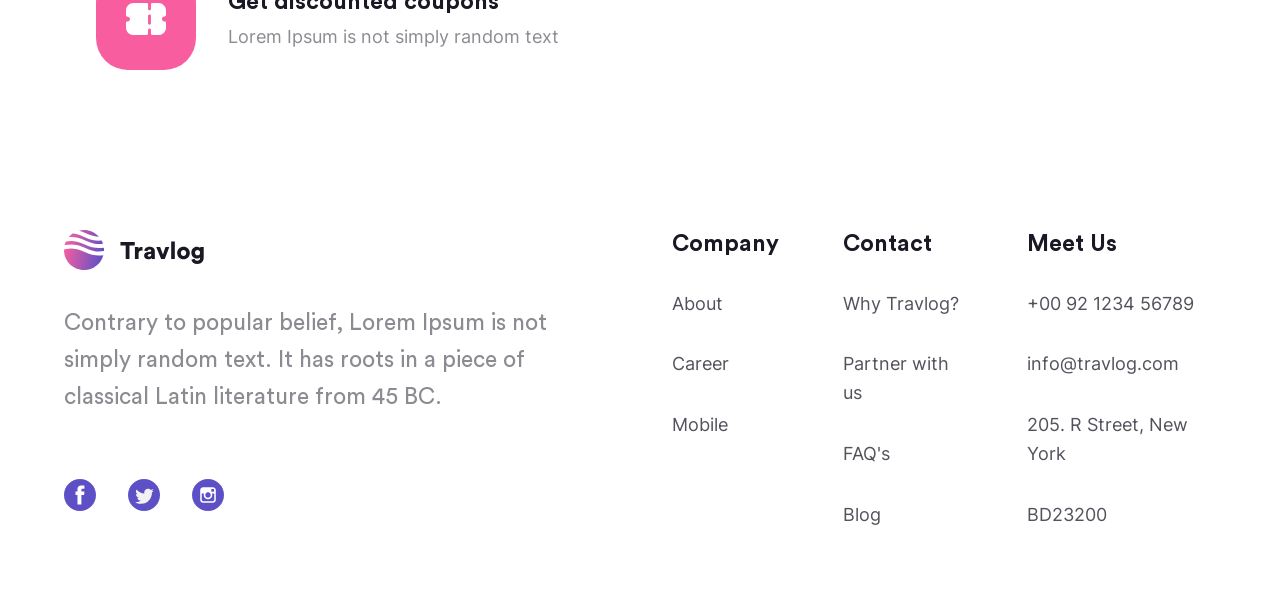
==== commit 02024fc9: "additional responsiveness" ====
--- a/index.html
+++ b/index.html
@@ -256,7 +256,7 @@
                     <p>Lorem Ipsum is not simply random text</p>
                 </div>
             </div>
-            <div class="features feature2">
+            <div class="features">
                 <div class="location schedule">
                     <a href="#"><img src="images/schedule.svg" alt="location"></a>
                 </div>
--- a/css/style.css
+++ b/css/style.css
@@ -229,18 +229,19 @@
 
 @media (max-width: 880px) {
 
-    .travelImageDiv {
-        width: 100%;
-    }
-
+    .travelImageDiv,
     .travelImage {
         width: 100%;
     }
 }
 
 
-
 @media (max-width: 600px) {
+
+    .travelSection,
+    .travelPointText {
+        width: 100%;
+    }
 
     .travelText h2 {
         font-size: 50px;
@@ -262,11 +263,11 @@
 
 @media (max-width: 430px) {
 
-    .travelText h2 {
-        font-size: 40px;
-        line-height: 48px;
-    }
-
+    .travelSection {
+        padding: 0px;
+    }
+
+    .travelText h2,
     .travelText span {
         font-size: 40px;
         line-height: 48px;
@@ -284,12 +285,12 @@
     }
 
     .getStarted {
-        width: 360px;
+        width: 100%;
         height: 65px;
     }
 
     .watchDemo {
-        width: 360px;
+        width: 100%;
         height: 72px;
     }
 
@@ -298,6 +299,7 @@
     }
 
 }
+
 
 /* sites section */
 
@@ -322,9 +324,6 @@
     }
 }
 
-@media (max-width: 430px) {}
-
-
 
 /* destination text section */
 
@@ -534,7 +533,7 @@
     }
 
     .imagesDiv {
-        width: 370px;
+        width: 330px;
         height: auto;
     }
 }
@@ -715,12 +714,22 @@
 
 }
 
+
+@media (max-width: 940px) {
+    .suggestions {
+        justify-content: center;
+        width: 100%;
+    }
+
+}
+
+
 @media (max-width: 430px) {
     .travelPontSection {
         flex-direction: column;
         max-width: 398px;
         padding: 32px 0px;
-        gap: 64px;
+        gap: 0px;
     }
 
     .travelPointText h3 {
@@ -741,10 +750,6 @@
     .textAndSuggestions {
         max-width: 398px;
         width: 100%;
-    }
-
-    .suggestions {
-        flex-direction: column;
     }
 
     .suggestions div {
@@ -857,6 +862,20 @@
 
 }
 
+
+@media (max-width: 670px) {
+
+    .features {
+        flex-wrap: wrap;
+    }
+
+    .features.feature2 {
+        flex-direction: column;
+    }
+
+}
+
+
 @media (max-width: 430px) {
 
     .keyFeatureSection {
@@ -879,10 +898,6 @@
         line-height: 25.6px;
     }
 
-    .features {
-        display: flex;
-        flex-wrap: wrap;
-    }
 }
 
 
@@ -949,6 +964,7 @@
     .footer {
         flex-direction: column;
         max-width: 897px;
+        /* width: 90%; */
     }
 
     .mediaText {
@@ -960,22 +976,35 @@
     }
 
     .fullNav {
-        width: 100%;
+        width: 90%;
         justify-content: space-between;
     }
 
 }
 
-@media (max-width: 430px) {
-
-    .footerNavigation ul li a {
+
+@media (max-width: 540px) {
+
+    .footerNavigation ul li:not(:first-child),
+    .footerNavigation ul li a:not(:first-child) {
         display: none;
+    }
+
+    .footerNavigation ul li:first-child a {
+        display: block;
+    }
+
+    .footerNavigation ul li:first-child a h4 {
+        display: block;
     }
 
     .fullNav {
         flex-direction: column;
-        gap: 0px;
-    }
+    }
+
+}
+
+@media (max-width: 430px) {
 
     .mediaP {
         font-size: 16px;
--- a/css/style.css
+++ b/css/style.css
@@ -229,18 +229,19 @@
 
 @media (max-width: 880px) {
 
-    .travelImageDiv {
-        width: 100%;
-    }
-
+    .travelImageDiv,
     .travelImage {
         width: 100%;
     }
 }
 
 
-
 @media (max-width: 600px) {
+
+    .travelSection,
+    .travelPointText {
+        width: 100%;
+    }
 
     .travelText h2 {
         font-size: 50px;
@@ -262,11 +263,11 @@
 
 @media (max-width: 430px) {
 
-    .travelText h2 {
-        font-size: 40px;
-        line-height: 48px;
-    }
-
+    .travelSection {
+        padding: 0px;
+    }
+
+    .travelText h2,
     .travelText span {
         font-size: 40px;
         line-height: 48px;
@@ -284,12 +285,12 @@
     }
 
     .getStarted {
-        width: 360px;
+        width: 100%;
         height: 65px;
     }
 
     .watchDemo {
-        width: 360px;
+        width: 100%;
         height: 72px;
     }
 
@@ -298,6 +299,7 @@
     }
 
 }
+
 
 /* sites section */
 
@@ -322,9 +324,6 @@
     }
 }
 
-@media (max-width: 430px) {}
-
-
 
 /* destination text section */
 
@@ -534,7 +533,7 @@
     }
 
     .imagesDiv {
-        width: 370px;
+        width: 330px;
         height: auto;
     }
 }
@@ -715,12 +714,22 @@
 
 }
 
+
+@media (max-width: 940px) {
+    .suggestions {
+        justify-content: center;
+        width: 100%;
+    }
+
+}
+
+
 @media (max-width: 430px) {
     .travelPontSection {
         flex-direction: column;
         max-width: 398px;
         padding: 32px 0px;
-        gap: 64px;
+        gap: 0px;
     }
 
     .travelPointText h3 {
@@ -741,10 +750,6 @@
     .textAndSuggestions {
         max-width: 398px;
         width: 100%;
-    }
-
-    .suggestions {
-        flex-direction: column;
     }
 
     .suggestions div {
@@ -857,6 +862,20 @@
 
 }
 
+
+@media (max-width: 670px) {
+
+    .features {
+        flex-wrap: wrap;
+    }
+
+    .features.feature2 {
+        flex-direction: column;
+    }
+
+}
+
+
 @media (max-width: 430px) {
 
     .keyFeatureSection {
@@ -879,10 +898,6 @@
         line-height: 25.6px;
     }
 
-    .features {
-        display: flex;
-        flex-wrap: wrap;
-    }
 }
 
 
@@ -949,6 +964,7 @@
     .footer {
         flex-direction: column;
         max-width: 897px;
+        /* width: 90%; */
     }
 
     .mediaText {
@@ -960,22 +976,35 @@
     }
 
     .fullNav {
-        width: 100%;
+        width: 90%;
         justify-content: space-between;
     }
 
 }
 
-@media (max-width: 430px) {
-
-    .footerNavigation ul li a {
+
+@media (max-width: 540px) {
+
+    .footerNavigation ul li:not(:first-child),
+    .footerNavigation ul li a:not(:first-child) {
         display: none;
+    }
+
+    .footerNavigation ul li:first-child a {
+        display: block;
+    }
+
+    .footerNavigation ul li:first-child a h4 {
+        display: block;
     }
 
     .fullNav {
         flex-direction: column;
-        gap: 0px;
-    }
+    }
+
+}
+
+@media (max-width: 430px) {
 
     .mediaP {
         font-size: 16px;
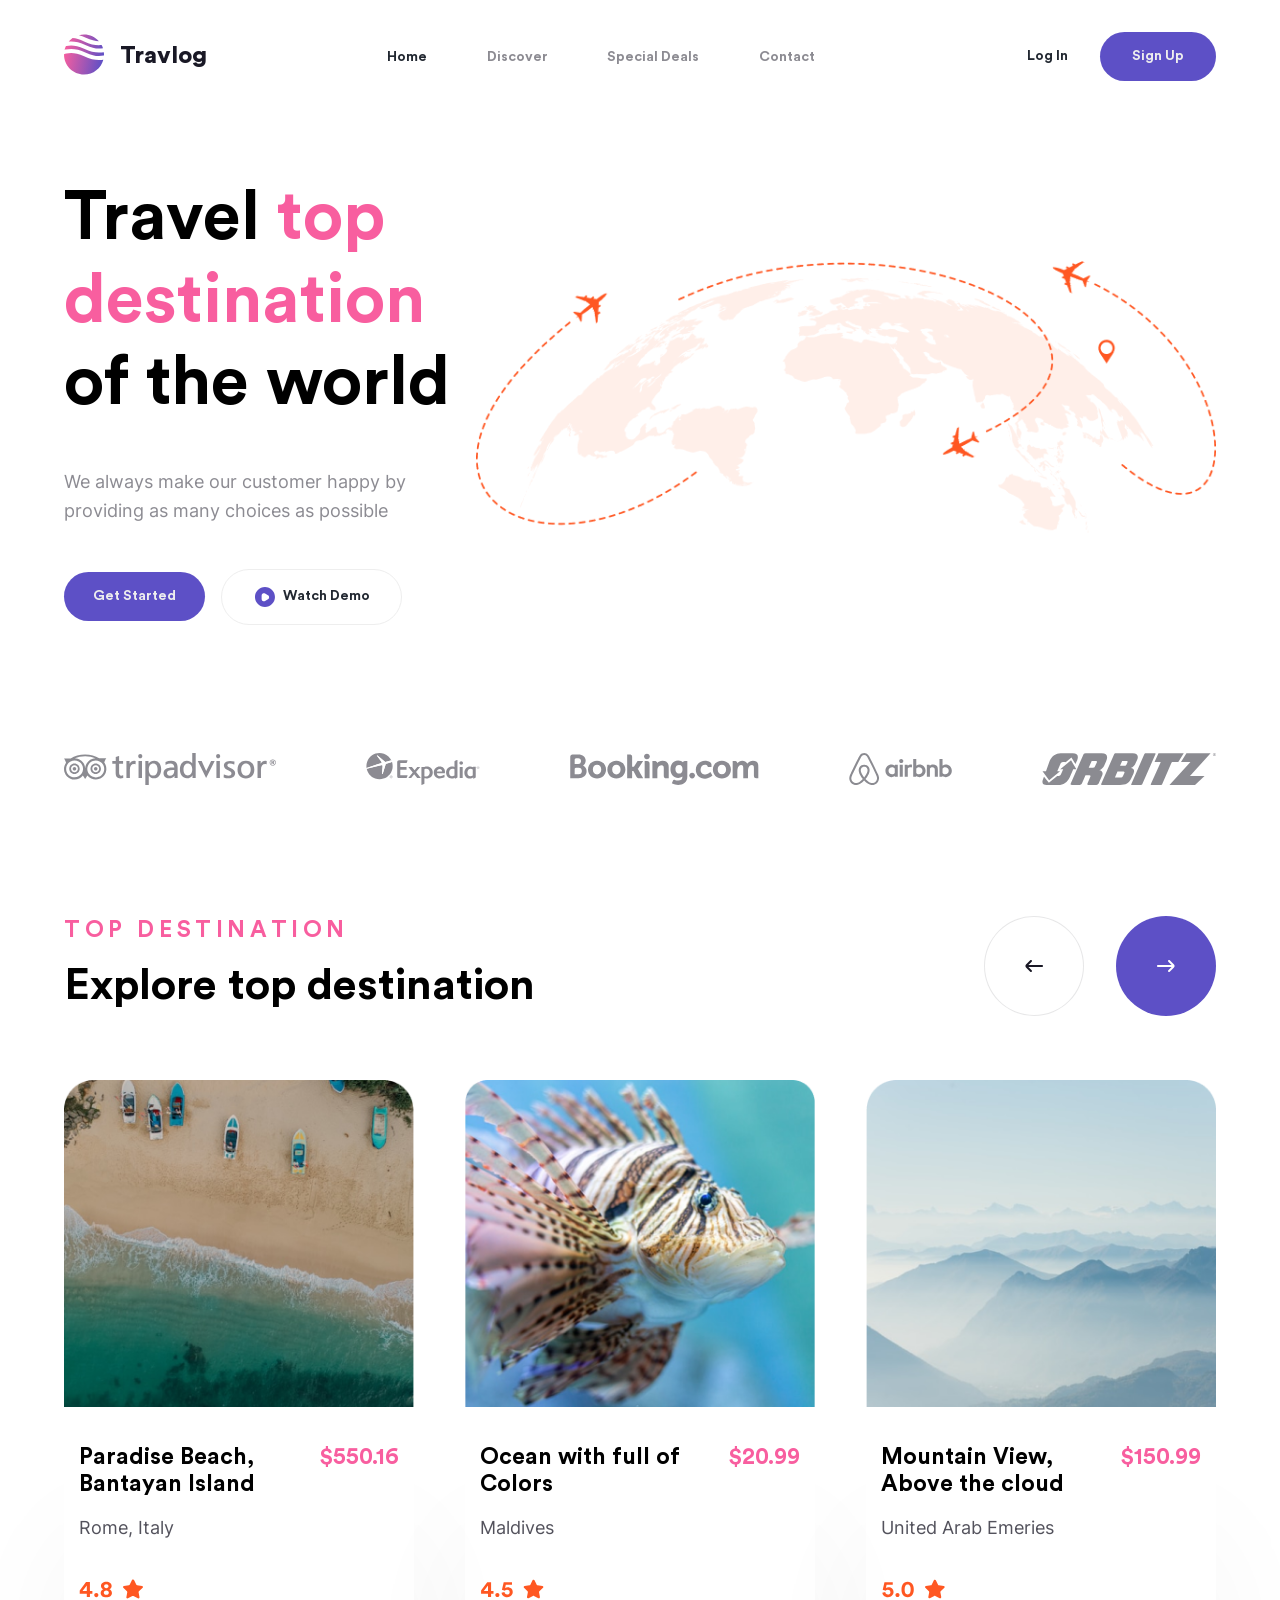
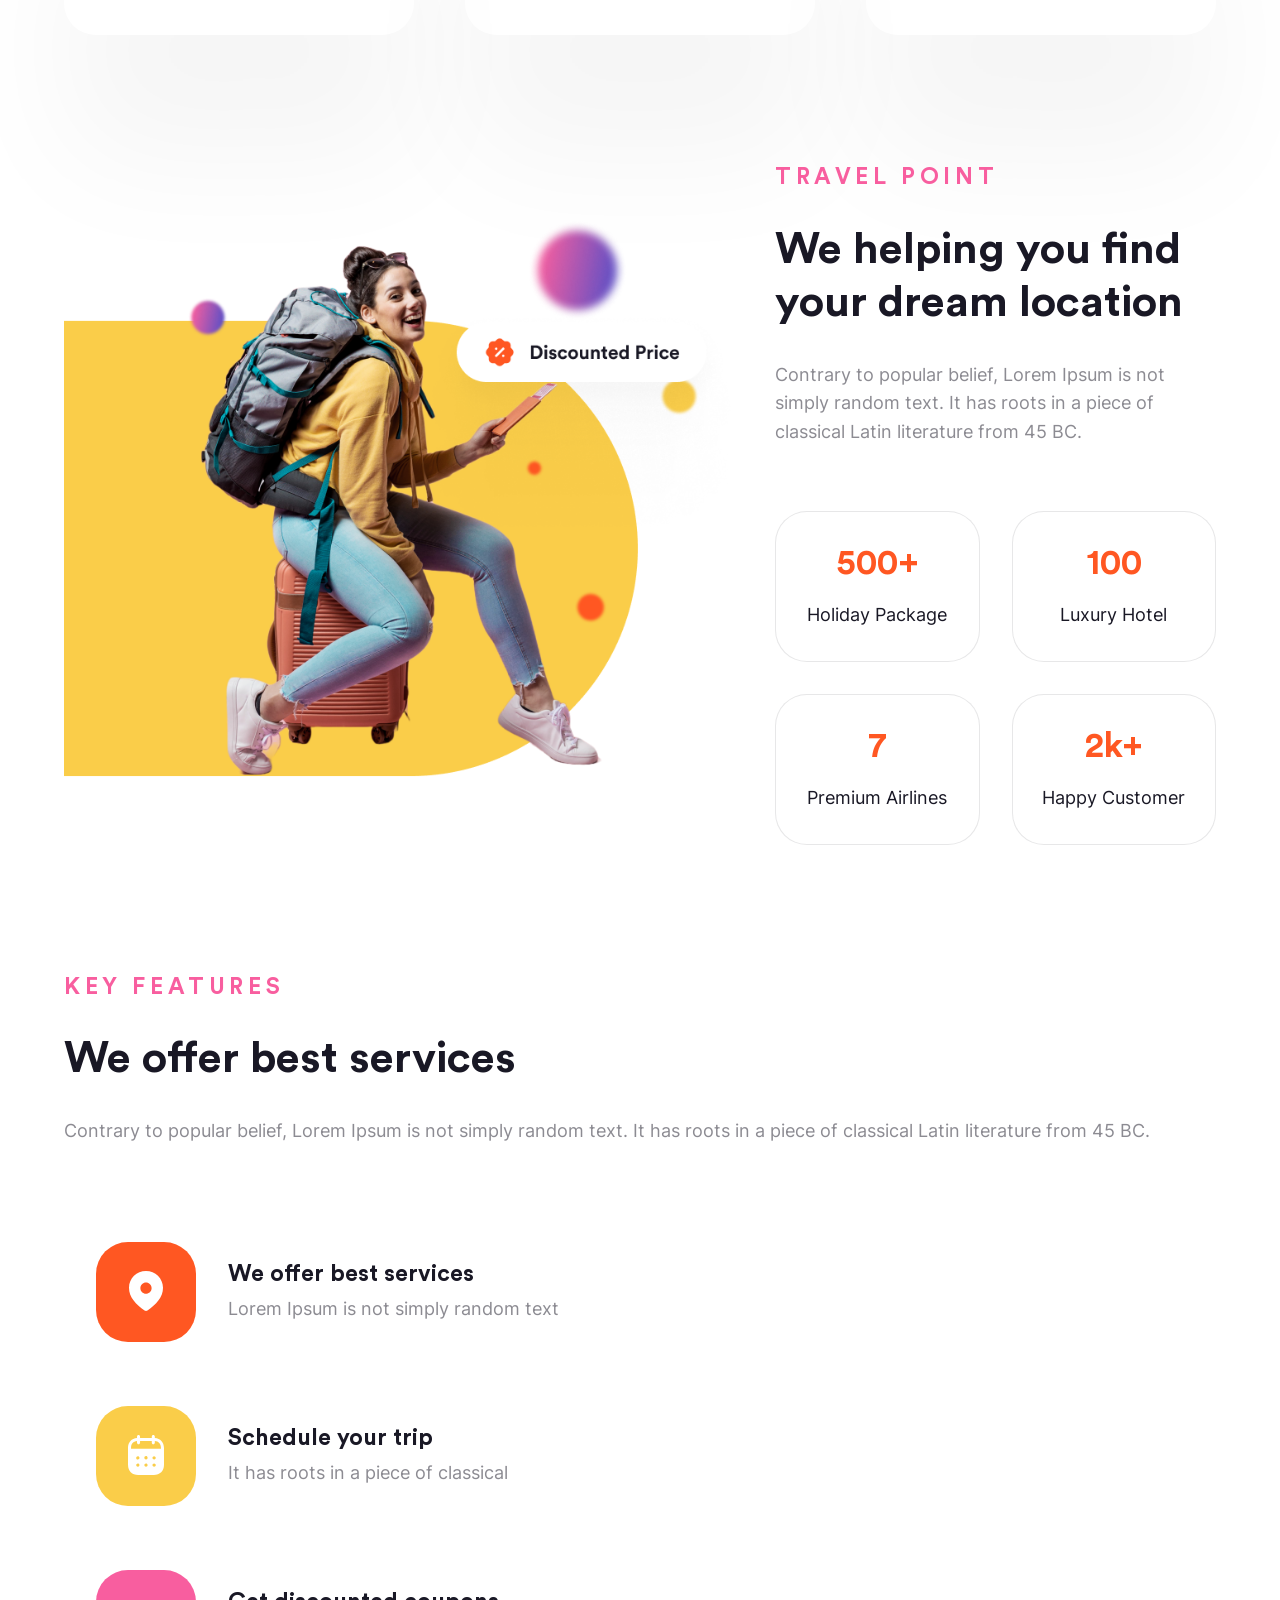
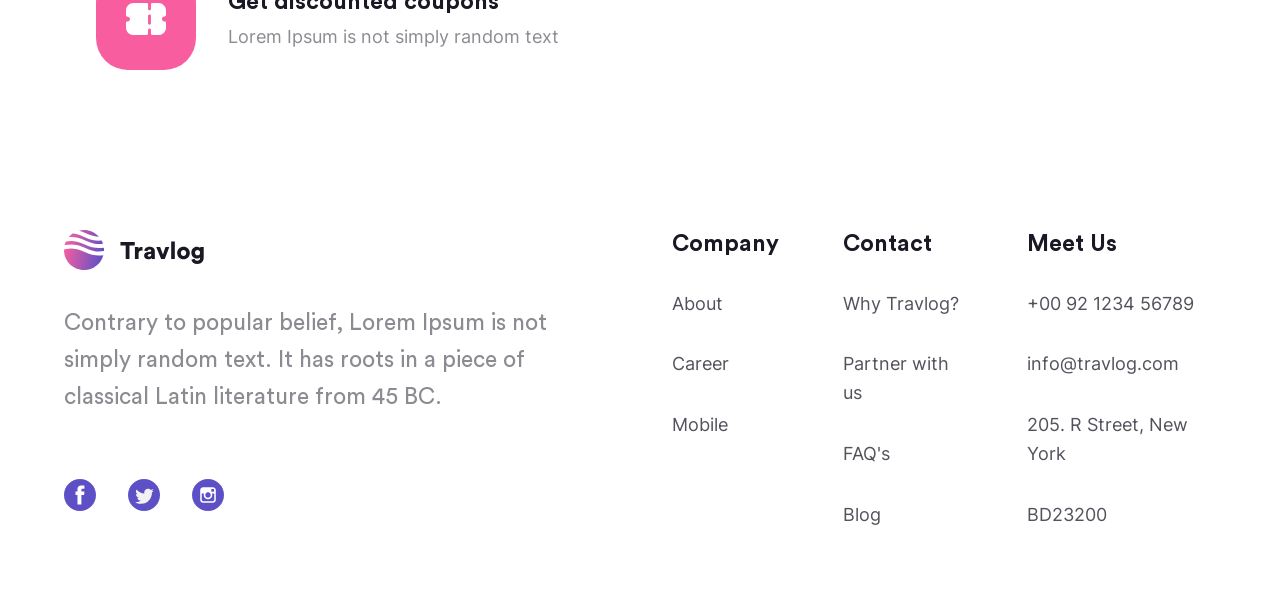
==== commit e2b2cc25: "fix error" ====
--- a/index.html
+++ b/index.html
@@ -7,7 +7,6 @@
     <title>Travlog</title>
     <link rel="shortcut icon" href="images/logo.svg">
     <link rel="stylesheet" href="css/reset.css">
-    <link rel="stylesheet" href="css/style.css">
     <link rel="stylesheet" href="css/style.css">
     <link rel="stylesheet" href="css/fonts.css">
 </head>
--- a/css/style.css
+++ b/css/style.css
@@ -9,9 +9,13 @@
     justify-content: space-between;
     align-items: center;
     margin: 0 auto;
-    max-width: 1184px;
+    max-width: 100%;
     padding: 32px 0px;
     width: 90%;
+    top: 0;
+    position: fixed;
+    position: sticky;
+    background-color: #FFF;
 }
 
 .logoAndTitle {
@@ -31,7 +35,6 @@
     display: flex;
     justify-content: space-between;
     width: 428px;
-    background-color: #fff;
 }
 
 .navigation ul li a {
